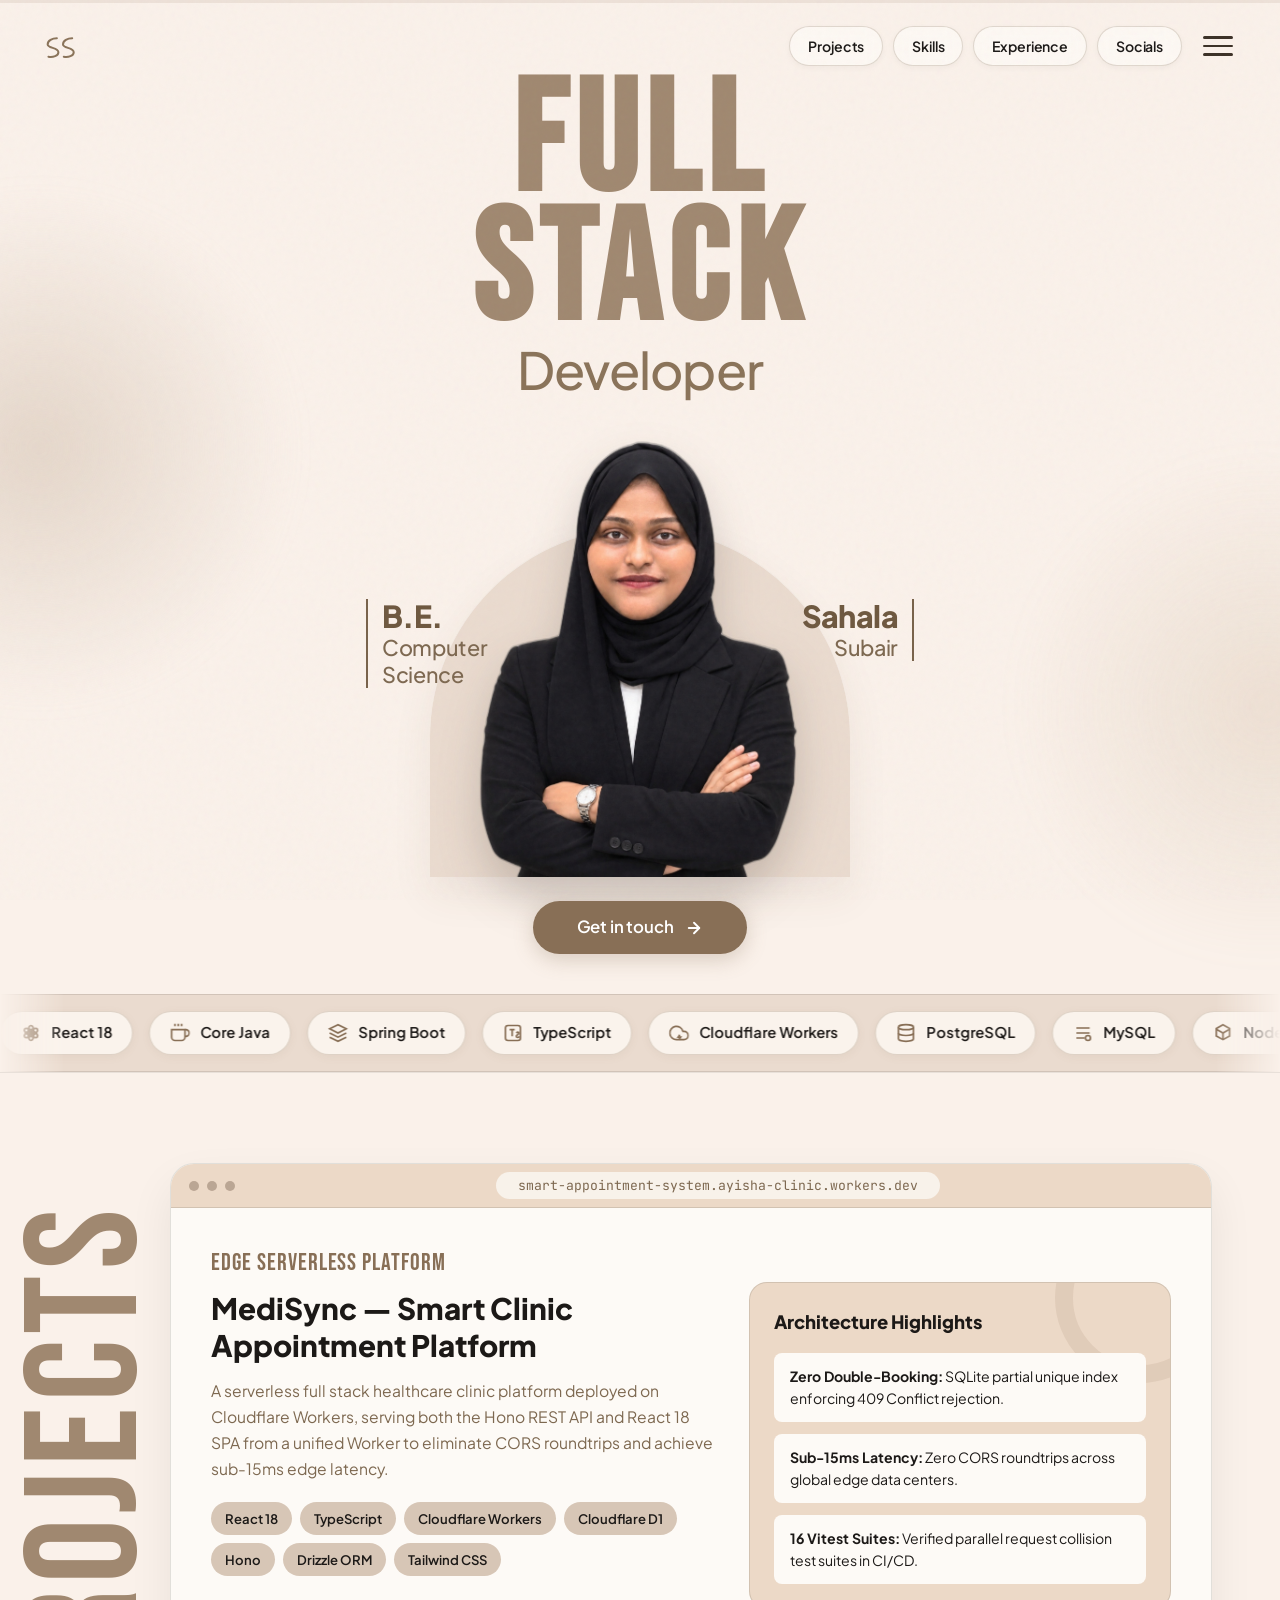
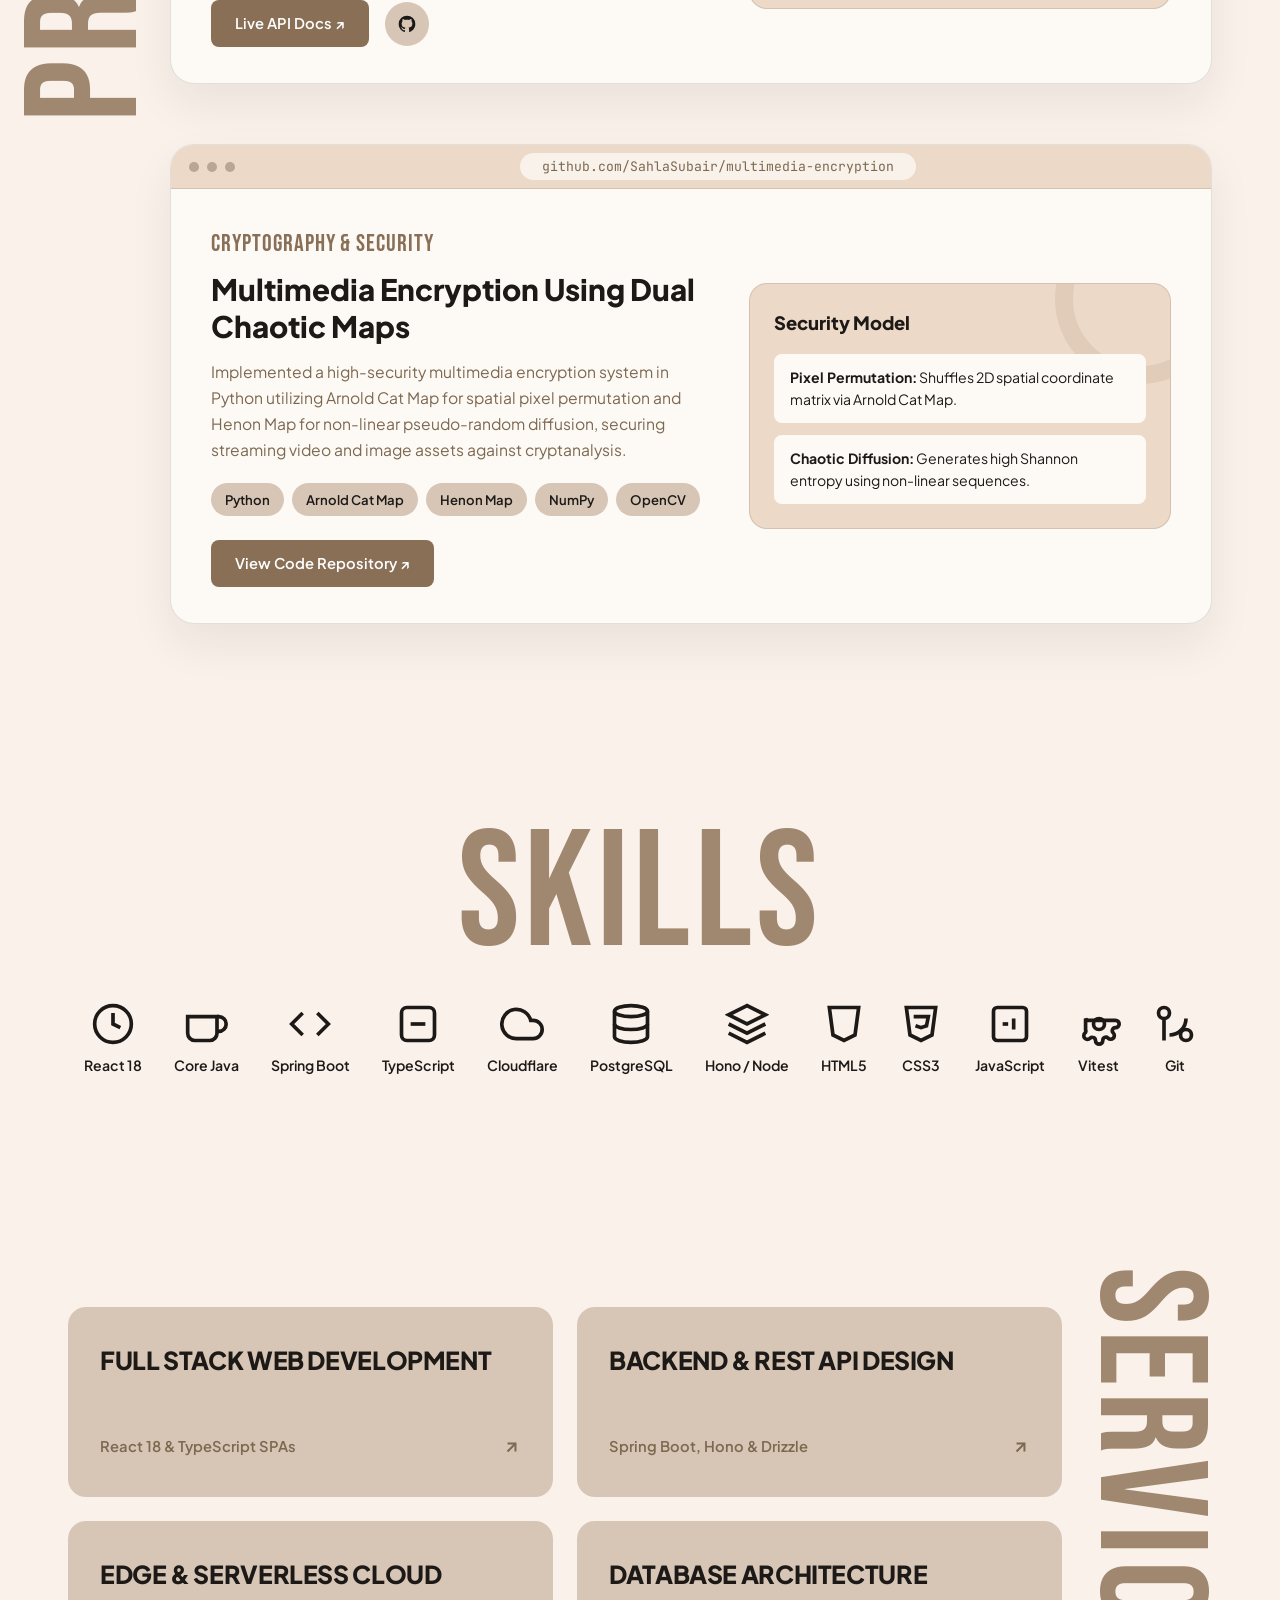
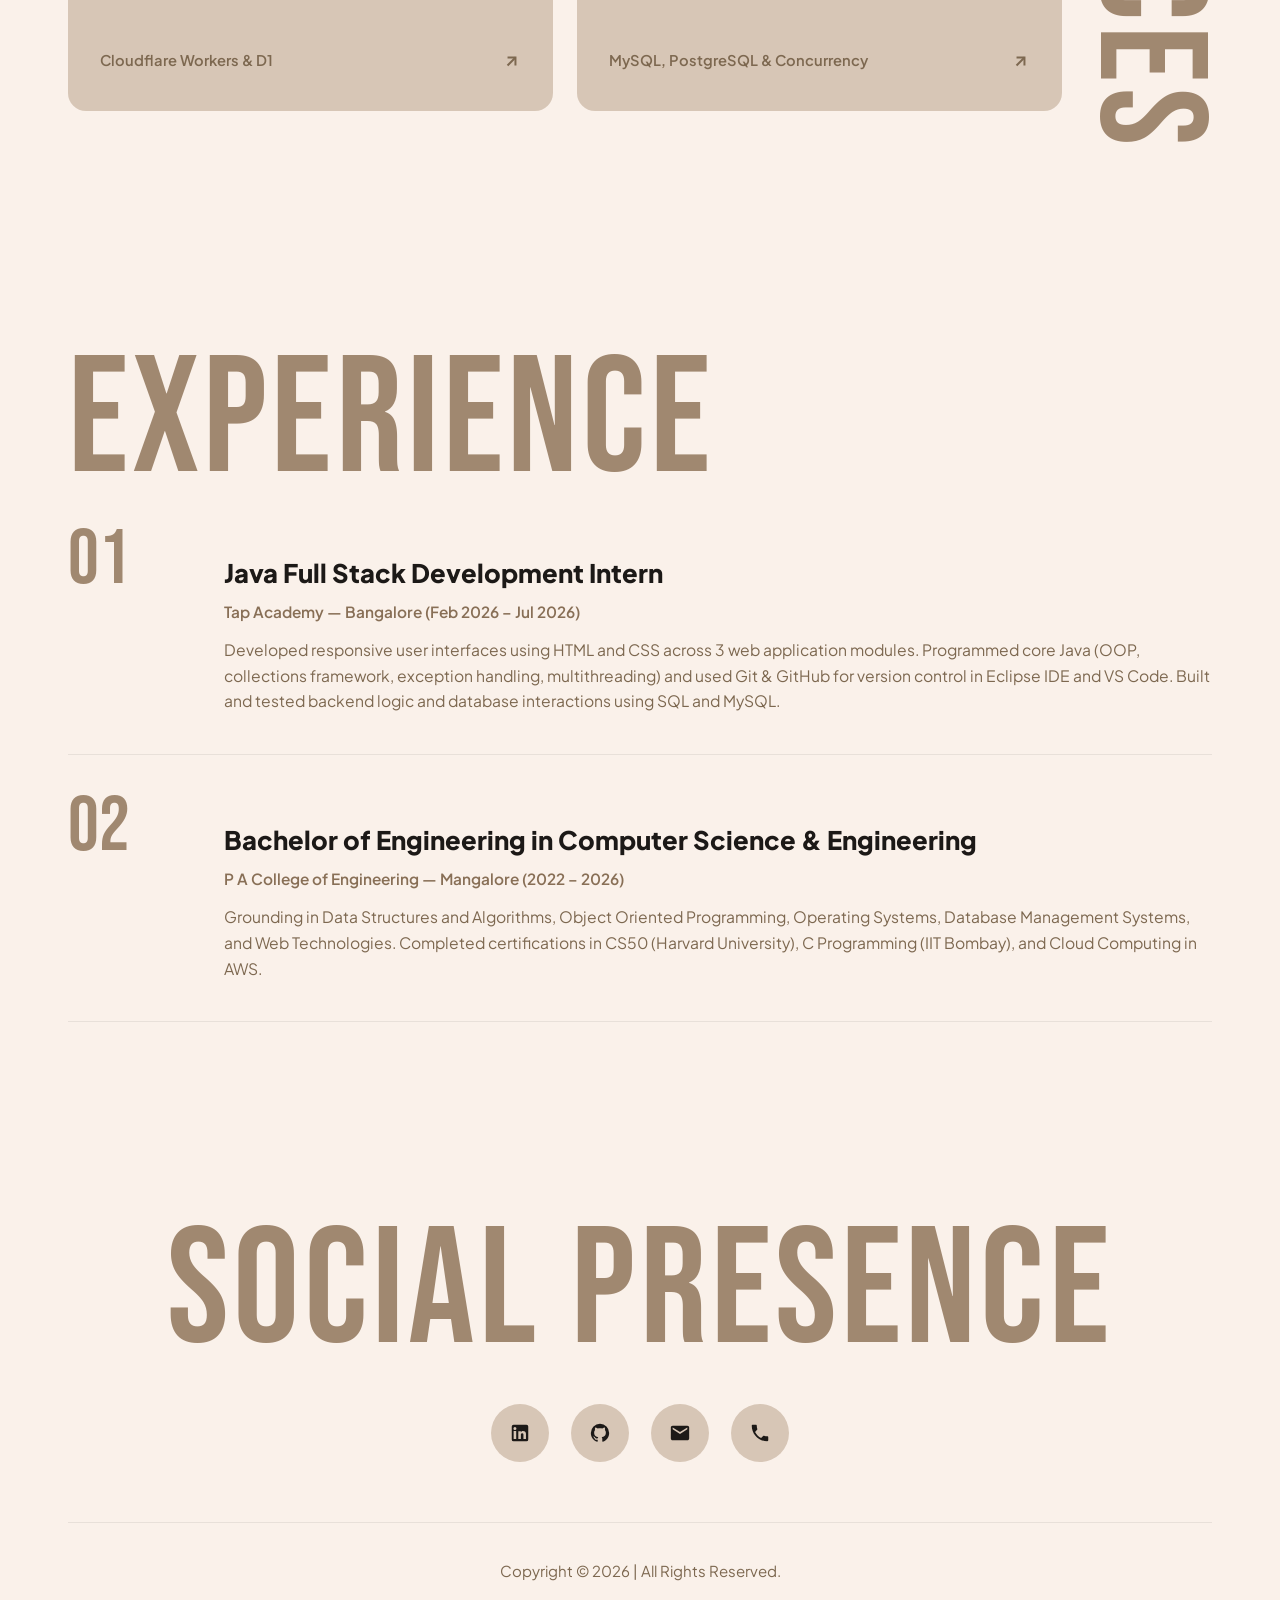
==== index.html @ aac14b3e "Build Sahala premium full-stack portfolio" ====
<!DOCTYPE html>
<html lang="en">
<head>
  <meta charset="UTF-8">
  <meta name="viewport" content="width=device-width, initial-scale=1.0">
  <title>Sahala Subair — Full Stack Developer (Java, React, TypeScript)</title>
  <meta name="description" content="Portfolio of Sahala Subair — Full Stack Developer specializing in Java, Spring Boot, React 18, TypeScript, and serverless Cloudflare Workers.">
  
  <!-- Google Fonts: Bebas Neue, Plus Jakarta Sans, JetBrains Mono -->
  <link rel="preconnect" href="https://fonts.googleapis.com">
  <link rel="preconnect" href="https://fonts.gstatic.com" crossorigin>
  <link href="https://fonts.googleapis.com/css2?family=Bebas+Neue&family=Plus+Jakarta+Sans:wght@400;500;600;700;800&family=JetBrains+Mono:wght@400;500;600&display=swap" rel="stylesheet">
  
  <!-- Monogram Favicon -->
  <link rel="icon" type="image/svg+xml" href="data:image/svg+xml,<svg xmlns='http://www.w3.org/2000/svg' viewBox='0 0 100 100'><circle cx='50' cy='50' r='50' fill='%23886F56'/><text x='50%25' y='63%25' text-anchor='middle' font-family='sans-serif' font-weight='800' font-size='44' fill='%23ffffff'>SS</text></svg>">
  
  <!-- INLINED CRITICAL CSS to ensure 100% instant rendering with zero network delay or caching issues -->
  <style>
    :root {
      --bg-page: #FAF1EA;
      --bg-arch: #EADBCF;
      --bg-card: #D7C6B6;
      --bg-card-hover: #CDBCAB;
      --bg-card-light: #FEFBF7;
      
      --text-dark: #1C1917;
      --text-primary-brown: #6E583F;
      --text-muted: #7D6850;
      
      --title-color: #A08870;
      --sub-color: #8A7359;
      
      --btn-mocha: #886F56;
      --btn-mocha-hover: #755E47;
      --btn-text: #FFFFFF;
      
      --line-brown: #78624A;
      --border-subtle: rgba(28, 25, 23, 0.08);
      --border-card: rgba(28, 25, 23, 0.12);
      
      --font-watermark: 'Bebas Neue', sans-serif;
      --font-sans: 'Plus Jakarta Sans', -apple-system, BlinkMacSystemFont, 'Segoe UI', Roboto, sans-serif;
      --font-mono: 'JetBrains Mono', monospace;
      
      --radius-sm: 8px;
      --radius-md: 18px;
      --radius-lg: 24px;
      --radius-pill: 9999px;
      
      --max-w: 1200px;
      --transition: all 0.22s ease-in-out;
    }

    *, *::before, *::after {
      box-sizing: border-box;
      margin: 0;
      padding: 0;
    }

    html {
      scroll-behavior: smooth;
      font-size: 16px;
      background-color: var(--bg-page);
    }

    body {
      font-family: var(--font-sans);
      background-color: var(--bg-page);
      color: var(--text-dark);
      line-height: 1.6;
      overflow-x: hidden;
      -webkit-font-smoothing: antialiased;
    }

    a {
      text-decoration: none;
      color: inherit;
    }

    .container {
      max-width: var(--max-w);
      margin: 0 auto;
      padding: 0 28px;
    }

    /* ==========================================================================
       Header: Monogram Logo on Left, Clean 3-Line Hamburger on Right
       (Exact Dribbble Front Page Header)
       ========================================================================== */
.site-header {
      position: absolute;
      top: 0;
      left: 0;
      width: 100%;
      z-index: 100;
      background: transparent;
      padding: 24px 32px 0;
      transition: padding 0.3s ease, background 0.3s ease, box-shadow 0.3s ease;
    }

    .site-header.scrolled {
      position: fixed;
      background: rgba(250, 241, 234, 0.94);
      backdrop-filter: blur(14px);
      -webkit-backdrop-filter: blur(14px);
      box-shadow: 0 4px 20px rgba(28, 25, 23, 0.07);
      padding: 14px 32px;
    }

    .header-right-group {
      display: flex;
      align-items: center;
      gap: 14px;
    }

    /* Desktop Navigation Redirection Buttons: hidden on mobile, visible on desktop */
    .desktop-header-nav {
      display: none;
      align-items: center;
      gap: 10px;
    }

    @media (min-width: 769px) {
      .desktop-header-nav {
        display: flex;
      }
    }

    .desktop-nav-btn {
      display: inline-flex;
      align-items: center;
      justify-content: center;
      padding: 8px 18px;
      border-radius: var(--radius-pill);
      background: rgba(254, 251, 247, 0.72);
      border: 1px solid rgba(136, 111, 86, 0.24);
      color: var(--text-dark);
      font-size: 0.88rem;
      font-weight: 600;
      letter-spacing: -0.01em;
      text-decoration: none;
      backdrop-filter: blur(8px);
      -webkit-backdrop-filter: blur(8px);
      box-shadow: 0 2px 6px rgba(28, 25, 23, 0.04);
      transition: var(--transition);
      user-select: none;
      cursor: pointer;
    }

    .desktop-nav-btn:hover {
      background: var(--btn-mocha);
      color: #ffffff;
      border-color: var(--btn-mocha);
      transform: translateY(-2px);
      box-shadow: 0 6px 16px rgba(136, 111, 86, 0.28);
    }

    .desktop-nav-btn:active {
      transform: translateY(0);
    }

    .header-flex {
      display: flex;
      align-items: center;
      justify-content: space-between;
      max-width: 680px;
      margin: 0 auto;
      width: 100%;
    }

    @media (min-width: 900px) {
      .header-flex {
        max-width: 1200px;
      }
    }

    .brand-monogram {
      display: inline-flex;
      align-items: center;
      justify-content: center;
      color: var(--sub-color);
      transition: var(--transition);
      cursor: pointer;
    }

    .brand-monogram:hover {
      transform: scale(1.06);
    }

    .hamburger-toggle-btn {
      display: flex;
      flex-direction: column;
      justify-content: center;
      align-items: center;
      gap: 6px;
      width: 44px;
      height: 44px;
      cursor: pointer;
      padding: 6px;
      background: transparent;
      border: none;
      outline: none;
    }

    .hamburger-toggle-btn span {
      display: block;
      width: 30px;
      height: 2.8px;
      background-color: #3B3026;
      border-radius: 4px;
      transition: var(--transition);
    }

    .hamburger-toggle-btn:hover span {
      background-color: var(--btn-mocha);
    }

    /* Fullscreen Drawer (Hidden by default, displayed ONLY when .open is present) */
    .nav-overlay-drawer {
      display: none;
      position: fixed;
      inset: 0;
      background: rgba(250, 241, 234, 0.98);
      backdrop-filter: blur(14px);
      z-index: 2000;
      flex-direction: column;
      align-items: center;
      justify-content: center;
      opacity: 0;
      transition: opacity 0.25s ease;
    }

    .nav-overlay-drawer.open {
      display: flex !important;
      opacity: 1;
    }

    .nav-drawer-close {
      position: absolute;
      top: 28px;
      right: 36px;
      font-size: 2.4rem;
      line-height: 1;
      color: var(--text-dark);
      cursor: pointer;
      background: transparent;
      border: none;
      outline: none;
      padding: 4px;
    }

    .nav-drawer-links {
      list-style: none;
      display: flex;
      flex-direction: column;
      align-items: center;
      gap: 22px;
    }

    .nav-drawer-links a {
      font-family: var(--font-watermark);
      font-size: 2.8rem;
      letter-spacing: 0.05em;
      color: var(--text-dark);
      transition: var(--transition);
    }

    .nav-drawer-links a:hover {
      color: var(--btn-mocha);
      transform: translateY(-2px);
    }

    /* ==========================================================================
       Front Page Hero Section (Exact 1:1 Match from Reference Image)
       ========================================================================== */
    .front-page-hero {
      position: relative;
      min-height: 100vh;
      padding-top: 80px;
      padding-bottom: 40px;
      display: flex;
      flex-direction: column;
      align-items: center;
      justify-content: space-between;
      overflow: hidden;
      background: var(--bg-page);
    }

    .front-hero-stage {
      position: relative;
      width: 100%;
      max-width: 680px;
      display: flex;
      flex-direction: column;
      align-items: center;
      margin: 0 auto;
      padding: 0 16px;
    }

    /* 1. Stacked Headline: MERN / STACK / Developer */
    .stacked-title-group {
      display: flex;
      flex-direction: column;
      align-items: center;
      text-align: center;
      user-select: none;
      margin-bottom: -10px;
      z-index: 1;
    }

    .title-line-1,
    .title-line-2 {
      font-family: var(--font-watermark);
      font-size: clamp(5.4rem, 18vw, 9.8rem);
      line-height: 0.82;
      letter-spacing: 0.05em;
      color: var(--title-color);
      text-transform: uppercase;
      margin: 0;
    }

    .title-line-developer {
      font-family: var(--font-sans);
      font-size: clamp(1.8rem, 5.5vw, 3.2rem);
      font-weight: 500;
      color: var(--sub-color);
      letter-spacing: -0.015em;
      line-height: 1.1;
      margin-top: 4px;
    }

    /* 2. Visual Center Stage with Arch Backdrop, Cutout Portrait & Side Callouts */
    .portrait-stage-container {
      position: relative;
      width: 100%;
      max-width: 540px;
      min-height: 440px;
      display: flex;
      justify-content: center;
      align-items: flex-end;
      margin-top: 10px;
    }

    /* Arch Shape behind the shoulders */
    .arch-backdrop-shape {
      position: absolute;
      bottom: 0;
      left: 50%;
      transform: translateX(-50%);
      width: 88%;
      max-width: 420px;
      height: 350px;
      border-radius: 240px 240px 0 0;
      background: var(--bg-arch);
      z-index: 1;
      pointer-events: none;
    }

    /* Cutout Portrait */
    .portrait-cutout-img {
      position: relative;
      z-index: 2;
      width: 100%;
      max-width: 420px;
      height: auto;
      max-height: 480px;
      object-fit: contain;
      object-position: bottom center;
      display: block;
    }

    /* 3. Left Callout: | B.E. / Computer / Science */
    .side-callout-left {
      position: absolute;
      left: -4px;
      top: 42%;
      z-index: 3;
      border-left: 2.2px solid var(--line-brown);
      padding-left: 14px;
      text-align: left;
    }

    .callout-bold-text {
      font-size: clamp(1.3rem, 2.8vw, 1.9rem);
      font-weight: 800;
      color: var(--text-primary-brown);
      line-height: 1.1;
      letter-spacing: -0.02em;
      display: block;
    }

    .callout-light-text {
      font-size: clamp(1rem, 2.1vw, 1.35rem);
      font-weight: 500;
      color: var(--text-muted);
      line-height: 1.25;
      letter-spacing: -0.015em;
      display: block;
      margin-top: 2px;
    }

    /* 4. Right Callout: Sahala | / Subair */
    .side-callout-right {
      position: absolute;
      right: -4px;
      top: 42%;
      z-index: 3;
      border-right: 2.2px solid var(--line-brown);
      padding-right: 14px;
      text-align: right;
    }

    /* 5. Bottom Centered CTA Button: Get in touch -> */
    .bottom-cta-container {
      margin-top: 24px;
      z-index: 5;
      display: flex;
      justify-content: center;
    }

    .btn-pill-get-in-touch {
      display: inline-flex;
      align-items: center;
      justify-content: center;
      gap: 12px;
      background: var(--btn-mocha);
      color: var(--btn-text);
      padding: 13px 44px;
      border-radius: var(--radius-pill);
      font-size: 1.05rem;
      font-weight: 600;
      letter-spacing: -0.01em;
      box-shadow: 0 6px 20px rgba(136, 111, 86, 0.28);
      transition: var(--transition);
      cursor: pointer;
    }

    .btn-pill-get-in-touch:hover {
      background: var(--btn-mocha-hover);
      transform: translateY(-2px);
      box-shadow: 0 10px 24px rgba(136, 111, 86, 0.38);
      color: #fff;
    }

    .btn-pill-get-in-touch svg {
      width: 18px;
      height: 18px;
      transition: transform 0.2s ease;
    }

    .btn-pill-get-in-touch:hover svg {
      transform: translateX(4px);
    }


    /* ==========================================================================
       Skills Continuous Horizontal Marquee (Left to Right Motion)
       Positioned right after the Hero section, before Projects
       ========================================================================== */
    .skills-marquee-banner {
      width: 100%;
      overflow: hidden;
      background: var(--bg-arch);
      border-top: 1.5px solid var(--border-card);
      border-bottom: 1.5px solid var(--border-card);
      padding: 16px 0;
      position: relative;
      display: flex;
      align-items: center;
      mask-image: linear-gradient(to right, transparent 0%, black 5%, black 95%, transparent 100%);
      -webkit-mask-image: linear-gradient(to right, transparent 0%, black 5%, black 95%, transparent 100%);
    }

    .skills-marquee-track {
      display: flex;
      width: max-content;
      animation: marqueeScrollLeftToRight 30s linear infinite;
      will-change: transform;
    }

    .skills-marquee-banner:hover .skills-marquee-track {
      animation-play-state: paused;
    }

    @keyframes marqueeScrollLeftToRight {
      0% {
        transform: translateX(-50%);
      }
      100% {
        transform: translateX(0%);
      }
    }

    .marquee-group {
      display: flex;
      align-items: center;
      gap: 16px;
      padding-right: 16px;
      flex-shrink: 0;
    }

    .marquee-pill {
      display: inline-flex;
      align-items: center;
      gap: 10px;
      background: #FAF3EC;
      border: 1px solid rgba(136, 111, 86, 0.25);
      border-radius: var(--radius-pill);
      padding: 9px 20px;
      color: var(--text-dark);
      font-size: 0.92rem;
      font-weight: 600;
      white-space: nowrap;
      box-shadow: 0 2px 8px rgba(136, 111, 86, 0.08);
      transition: var(--transition);
      cursor: default;
    }

    .marquee-pill:hover {
      background: #FFFFFF;
      border-color: var(--btn-mocha);
      transform: translateY(-2px);
      box-shadow: 0 6px 16px rgba(136, 111, 86, 0.18);
    }

    .marquee-pill svg {
      width: 20px;
      height: 20px;
      color: var(--btn-mocha);
      flex-shrink: 0;
      transition: transform 0.2s ease;
    }

    .marquee-pill:hover svg {
      transform: scale(1.15);
    }

    /* ==========================================================================
       Projects Section (Browser Mockup + Rotated "PROJECTS" Watermark)
       ========================================================================== */
    .projects-section {
      position: relative;
      padding: 90px 0 110px;
      background: var(--bg-page);
      border-top: 1px solid var(--border-subtle);
    }

    .projects-inner-layout {
      position: relative;
      display: flex;
      align-items: flex-start;
    }

    .vertical-watermark-left {
      position: absolute;
      left: -20px;
      top: 40px;
      font-family: var(--font-watermark);
      font-size: clamp(5.5rem, 12.5vw, 12rem);
      line-height: 0.85;
      letter-spacing: 0.04em;
      color: var(--title-color);
      writing-mode: vertical-rl;
      transform: rotate(180deg);
      user-select: none;
      pointer-events: none;
    }

    .projects-cards-wrapper {
      margin-left: clamp(20px, 8vw, 110px);
      width: 100%;
      display: flex;
      flex-direction: column;
      gap: 60px;
    }

    .browser-window-card {
      background: #FDFAF6;
      border: 1px solid var(--border-card);
      border-radius: var(--radius-lg);
      box-shadow: 0 20px 45px rgba(28, 25, 23, 0.07);
      overflow: hidden;
      transition: var(--transition);
    }

    .browser-window-card:hover {
      transform: translateY(-4px);
      box-shadow: 0 28px 60px rgba(28, 25, 23, 0.11);
    }

    .browser-header-bar {
      background: #ECD9C7;
      height: 44px;
      display: flex;
      align-items: center;
      padding: 0 18px;
      gap: 8px;
      border-bottom: 1px solid var(--border-card);
    }

    .dot {
      width: 10px;
      height: 10px;
      border-radius: 50%;
      background: #BAA694;
    }

    .browser-address-pill {
      margin: 0 auto;
      background: #F8F2EA;
      padding: 3px 22px;
      border-radius: var(--radius-pill);
      font-family: var(--font-mono);
      font-size: 0.82rem;
      color: var(--text-muted);
    }

    .browser-card-content {
      padding: 36px 40px;
      display: grid;
      grid-template-columns: 1.2fr 1fr;
      gap: 32px;
      align-items: center;
    }

    .project-details-col h3 {
      font-size: 1.85rem;
      font-weight: 800;
      color: var(--text-dark);
      line-height: 1.25;
      margin: 8px 0 14px;
    }

    .project-details-col p {
      color: var(--text-muted);
      font-size: 0.98rem;
      line-height: 1.65;
      margin-bottom: 20px;
    }

    .tech-tags-list {
      display: flex;
      flex-wrap: wrap;
      gap: 8px;
      margin-bottom: 24px;
    }

    .tech-tag-chip {
      background: var(--bg-card);
      color: var(--text-dark);
      padding: 6px 14px;
      border-radius: var(--radius-pill);
      font-size: 0.82rem;
      font-weight: 600;
    }

    .project-actions-row {
      display: flex;
      align-items: center;
      gap: 16px;
    }

    .btn-open-project {
      display: inline-flex;
      align-items: center;
      gap: 8px;
      background: var(--btn-mocha);
      color: #fff;
      padding: 12px 24px;
      border-radius: var(--radius-sm);
      font-size: 0.92rem;
      font-weight: 600;
    }

    .btn-open-project:hover {
      background: var(--btn-mocha-hover);
      color: #fff;
      transform: translateY(-2px);
    }

    .btn-github-circle {
      width: 44px;
      height: 44px;
      border-radius: 50%;
      background: var(--bg-card);
      color: var(--text-dark);
      display: flex;
      align-items: center;
      justify-content: center;
      transition: var(--transition);
    }

    .btn-github-circle:hover {
      background: var(--text-dark);
      color: #fff;
      transform: translateY(-2px);
    }

    .btn-github-circle svg {
      width: 20px;
      height: 20px;
      fill: currentColor;
    }

    .project-preview-mockup-box {
      background: #ECD9C7;
      border: 1px solid var(--border-card);
      border-radius: var(--radius-md);
      padding: 24px;
      display: flex;
      flex-direction: column;
      gap: 12px;
    }

    .feature-callout-pill {
      background: #FDFAF6;
      border-radius: var(--radius-sm);
      padding: 12px 16px;
      font-size: 0.88rem;
      color: var(--text-dark);
    }

    /* ==========================================================================
       Skills Section (Exact Dribbble "SKILLS" + Logo Ribbon)
       ========================================================================== */
    .skills-section {
      padding: 90px 0 100px;
      background: var(--bg-page);
      text-align: center;
    }

    .section-watermark-center {
      font-family: var(--font-watermark);
      font-size: clamp(5.5rem, 13vw, 12rem);
      line-height: 0.85;
      letter-spacing: 0.05em;
      color: var(--title-color);
      text-transform: uppercase;
      user-select: none;
      margin-bottom: 24px;
    }

    .skills-icons-row {
      display: flex;
      flex-wrap: wrap;
      align-items: center;
      justify-content: center;
      gap: 32px;
      margin-top: 36px;
    }

    .skill-logo-item {
      display: flex;
      flex-direction: column;
      align-items: center;
      gap: 8px;
      color: var(--text-dark);
      font-size: 0.88rem;
      font-weight: 600;
      transition: var(--transition);
    }

    .skill-logo-item:hover {
      transform: translateY(-4px);
      color: var(--btn-mocha);
    }

    .skill-logo-item svg {
      width: 44px;
      height: 44px;
    }

    /* ==========================================================================
       Services Section (2x2 Grid + Rotated "SERVICES" on the Right)
       ========================================================================== */
    .services-section {
      padding: 90px 0 110px;
      background: var(--bg-page);
      position: relative;
    }

    .services-layout-grid {
      display: grid;
      grid-template-columns: 1fr 110px;
      gap: 40px;
      align-items: center;
    }

    .services-2x2 {
      display: grid;
      grid-template-columns: repeat(2, 1fr);
      gap: 24px;
    }

    .service-tan-card {
      background: var(--bg-card);
      border-radius: var(--radius-md);
      padding: 38px 32px;
      display: flex;
      flex-direction: column;
      justify-content: space-between;
      min-height: 190px;
      transition: var(--transition);
    }

    .service-tan-card:hover {
      background: var(--bg-card-hover);
      transform: translateY(-4px);
      box-shadow: 0 16px 36px rgba(28, 25, 23, 0.09);
    }

    .service-title {
      font-size: 1.55rem;
      font-weight: 800;
      color: var(--text-dark);
      line-height: 1.25;
      letter-spacing: -0.015em;
      text-transform: uppercase;
    }

    .service-cta-link {
      display: flex;
      align-items: center;
      justify-content: space-between;
      margin-top: 24px;
      font-size: 0.92rem;
      font-weight: 600;
      color: var(--text-muted);
    }

    .service-cta-link svg {
      width: 19px;
      height: 19px;
      transition: transform 0.2s ease;
    }

    .service-tan-card:hover .service-cta-link svg {
      transform: translate(3px, -3px);
    }

    .vertical-watermark-right {
      font-family: var(--font-watermark);
      font-size: clamp(5.5rem, 12vw, 11rem);
      line-height: 0.85;
      letter-spacing: 0.04em;
      color: var(--title-color);
      writing-mode: vertical-rl;
      user-select: none;
      pointer-events: none;
      text-align: center;
    }

    /* ==========================================================================
       Experience Section (Numbered 01, 02)
       ========================================================================== */
    .experience-section {
      padding: 90px 0 110px;
      background: var(--bg-page);
    }

    .experience-entries-list {
      display: flex;
      flex-direction: column;
      gap: 40px;
      margin-top: 36px;
    }

    .experience-item-row {
      display: grid;
      grid-template-columns: 120px 1fr;
      gap: 36px;
      padding-bottom: 40px;
      border-bottom: 1px solid var(--border-subtle);
      align-items: baseline;
    }

    .exp-big-num {
      font-family: var(--font-watermark);
      font-size: 4.8rem;
      line-height: 0.85;
      color: var(--title-color);
    }

    .exp-content-box h4 {
      font-size: 1.6rem;
      font-weight: 800;
      color: var(--text-dark);
      margin-bottom: 6px;
    }

    .exp-company-tag {
      font-size: 0.96rem;
      font-weight: 600;
      color: var(--btn-mocha);
      margin-bottom: 12px;
    }

    .exp-content-box p {
      color: var(--text-muted);
      font-size: 0.98rem;
      line-height: 1.65;
    }

    /* ==========================================================================
       Social Presence & Footer
       ========================================================================== */
    .social-section {
      padding: 90px 0 60px;
      background: var(--bg-page);
      text-align: center;
    }

    .social-circle-buttons-row {
      display: flex;
      align-items: center;
      justify-content: center;
      gap: 22px;
      margin: 40px 0 60px;
    }

    .social-icon-circle {
      width: 58px;
      height: 58px;
      border-radius: 50%;
      background: var(--bg-card);
      color: var(--text-dark);
      display: flex;
      align-items: center;
      justify-content: center;
      transition: var(--transition);
    }

    .social-icon-circle:hover {
      background: var(--text-dark);
      color: #fff;
      transform: translateY(-4px);
      box-shadow: 0 12px 26px rgba(28, 25, 23, 0.15);
    }

    .social-icon-circle svg {
      width: 22px;
      height: 22px;
      fill: currentColor;
    }

    .bottom-copyright-line {
      font-size: 0.94rem;
      color: var(--text-muted);
      border-top: 1px solid var(--border-subtle);
      padding-top: 36px;
    }

    /* ==========================================================================
       Modals (Hidden by default, displayed ONLY when .open is present)
       ========================================================================== */
    .modal-overlay {
      display: none;
      position: fixed;
      inset: 0;
      background: rgba(28, 25, 23, 0.7);
      backdrop-filter: blur(8px);
      z-index: 3000;
      align-items: center;
      justify-content: center;
      padding: 24px;
      opacity: 0;
      transition: opacity 0.25s ease;
    }

    .modal-overlay.open {
      display: flex !important;
      opacity: 1;
    }

    .modal-card {
      background: #FDFAF6;
      border: 1px solid var(--border-card);
      border-radius: var(--radius-lg);
      max-width: 760px;
      width: 100%;
      max-height: 90vh;
      overflow-y: auto;
      position: relative;
      padding: 40px;
      box-shadow: 0 25px 50px rgba(28, 25, 23, 0.25);
    }

    .modal-close-x {
      position: absolute;
      top: 24px;
      right: 24px;
      width: 36px;
      height: 36px;
      border-radius: 50%;
      background: var(--bg-card);
      color: var(--text-dark);
      display: flex;
      align-items: center;
      justify-content: center;
      font-size: 1.2rem;
      border: none;
      cursor: pointer;
    }

    .swap-options-grid {
      display: grid;
      grid-template-columns: repeat(auto-fit, minmax(180px, 1fr));
      gap: 18px;
      margin: 16px 0 24px;
    }

    .swap-option-card {
      border: 2px solid var(--border-card);
      border-radius: var(--radius-md);
      padding: 14px;
      text-align: center;
      cursor: pointer;
      background: var(--bg-page);
      transition: var(--transition);
    }

    .swap-option-card:hover,
    .swap-option-card.selected {
      border-color: var(--btn-mocha);
      box-shadow: 0 6px 18px rgba(136, 111, 86, 0.2);
      transform: translateY(-2px);
    }

    .swap-option-card img {
      width: 100%;
      height: 140px;
      object-fit: cover;
      border-radius: var(--radius-sm);
      margin-bottom: 10px;
    }

    .swap-option-title {
      font-weight: 700;
      font-size: 0.95rem;
      color: var(--text-dark);
    }

    .swap-file-input-wrapper {
      margin-top: 18px;
      padding: 20px;
      border: 2px dashed var(--border-card);
      border-radius: var(--radius-md);
      text-align: center;
      background: var(--bg-page);
    }

    /* ==========================================================================
       Responsive Media Queries
       ========================================================================== */
    @media (max-width: 992px) {
      .browser-card-content {
        grid-template-columns: 1fr;
      }
      .services-layout-grid {
        grid-template-columns: 1fr;
      }
      .vertical-watermark-right {
        display: none;
      }
      .vertical-watermark-left {
        display: none;
      }
      .projects-cards-wrapper {
        margin-left: 0 !important;
      }
    }

    /* Mobile Responsive Optimizations (< 768px and < 480px) */
    @media (max-width: 768px) {

      /* Marquee banner mobile scaling */
      .skills-marquee-banner {
        padding: 12px 0;
      }
      .marquee-group {
        gap: 10px;
        padding-right: 10px;
      }
      .marquee-pill {
        padding: 7px 14px;
        font-size: 0.82rem;
        gap: 7px;
      }
      .marquee-pill svg {
        width: 17px;
        height: 17px;
      }

      .container {
        padding: 0 16px;
      }

      .site-header {
        padding: 18px 20px 0;
      }

      /* Hero section mobile scaling */
      .front-page-hero {
        min-height: auto;
        padding-top: 70px;
        padding-bottom: 36px;
      }

      .title-line-1,
      .title-line-2 {
        font-size: clamp(4.6rem, 20vw, 6.8rem);
        line-height: 0.82;
      }

      .title-line-developer {
        font-size: clamp(1.6rem, 5.8vw, 2.2rem);
        margin-top: 2px;
      }

      .portrait-stage-container {
        min-height: 380px;
        margin-top: 6px;
      }

      .arch-backdrop-shape {
        width: 86%;
        max-width: 320px;
        height: 310px;
        border-radius: 170px 170px 0 0;
      }

      .portrait-cutout-img {
        max-width: 320px;
        max-height: 390px;
      }

      .side-callout-left {
        left: -4px;
        top: 38%;
        padding-left: 10px;
      }

      .side-callout-right {
        right: -4px;
        top: 38%;
        padding-right: 10px;
      }

      .callout-bold-text {
        font-size: 1.25rem;
      }

      .callout-light-text {
        font-size: 0.92rem;
      }

      .btn-pill-get-in-touch {
        padding: 12px 36px;
        font-size: 0.96rem;
      }

      /* Projects section mobile scaling & address pill fix */
      .projects-section {
        padding: 60px 0 70px;
      }

      .projects-cards-wrapper {
        margin-left: 0 !important;
        gap: 36px;
      }

      .browser-window-card {
        border-radius: 16px;
      }

      .browser-header-bar {
        height: 42px;
        padding: 0 14px;
        gap: 6px;
      }

      .dot {
        width: 8px;
        height: 8px;
      }

      .browser-address-pill {
        margin: 0 auto;
        padding: 3px 12px;
        font-size: 0.72rem;
        max-width: 190px;
        white-space: nowrap;
        overflow: hidden;
        text-overflow: ellipsis;
      }

      .browser-card-content {
        padding: 24px 18px;
        gap: 24px;
      }

      .project-details-col h3 {
        font-size: 1.45rem;
        line-height: 1.3;
        margin: 6px 0 12px;
      }

      .project-details-col p {
        font-size: 0.92rem;
        line-height: 1.55;
        margin-bottom: 16px;
      }

      .tech-tags-list {
        gap: 6px;
        margin-bottom: 20px;
      }

      .tech-tag-chip {
        padding: 5px 11px;
        font-size: 0.76rem;
      }

      .project-actions-row {
        gap: 12px;
      }

      .btn-open-project {
        flex: 1;
        justify-content: center;
        padding: 11px 18px;
        font-size: 0.88rem;
      }

      .project-preview-mockup-box {
        padding: 18px;
        gap: 10px;
      }

      .feature-callout-pill {
        padding: 10px 12px;
        font-size: 0.82rem;
      }

      /* Skills section mobile */
      .skills-section {
        padding: 60px 0 70px;
      }

      .section-watermark-center {
        font-size: clamp(3.8rem, 16vw, 6rem);
        margin-bottom: 16px;
      }

      .skills-icons-row {
        gap: 20px 14px;
        margin-top: 24px;
      }

      .skill-logo-item {
        width: calc(33.33% - 12px);
        font-size: 0.78rem;
        gap: 6px;
      }

      .skill-logo-item svg {
        width: 36px;
        height: 36px;
      }

      /* Services section mobile */
      .services-section {
        padding: 60px 0 70px;
      }

      .services-layout-grid {
        display: block;
      }

      .services-2x2 {
        grid-template-columns: 1fr;
        gap: 16px;
      }

      .service-tan-card {
        padding: 26px 22px;
        min-height: 140px;
      }

      .service-title {
        font-size: 1.3rem;
      }

      /* Experience section mobile */
      .experience-section {
        padding: 60px 0 70px;
      }

      .experience-entries-list {
        gap: 28px;
        margin-top: 20px;
      }

      .experience-item-row {
        grid-template-columns: 1fr;
        gap: 8px;
        padding-bottom: 24px;
      }

      .exp-big-num {
        font-size: 3.2rem;
        line-height: 1;
      }

      .exp-content-box h4 {
        font-size: 1.3rem;
      }

      .exp-content-box p {
        font-size: 0.92rem;
      }

      /* Social section mobile */
      .social-section {
        padding: 60px 0 40px;
      }

      .social-circle-buttons-row {
        gap: 14px;
        margin: 28px 0 40px;
      }

      .social-icon-circle {
        width: 48px;
        height: 48px;
      }

      .social-icon-circle svg {
        width: 19px;
        height: 19px;
      }
    }

    @media (max-width: 400px) {

      .marquee-pill {
        padding: 6px 11px;
        font-size: 0.76rem;
      }

      .browser-address-pill {
        max-width: 150px;
        font-size: 0.68rem;
      }
      .side-callout-left {
        left: -6px;
      }
      .side-callout-right {
        right: -6px;
      }
    }
  </style>
  <link rel="stylesheet" href="responsive.css">
</head>
<body>
  <div class="scroll-progress" aria-hidden="true"><span id="scrollProgressBar"></span></div>

  <!-- Top Header (Exact Dribbble Front Page: Monogram on Left, Hamburger on Right) -->
  <header class="site-header" id="siteHeader">
    <div class="header-flex">
      <!-- Monogram Logo Mark matching "dp" style -->
      <a href="#home" class="brand-monogram" aria-label="Sahala Subair Home">
        <svg viewBox="0 0 60 40" width="46" height="34" fill="none" stroke="currentColor" stroke-width="2.6" stroke-linecap="round" stroke-linejoin="round">
          <path d="M22 10 C16 10, 10 13, 10 18 C10 23, 24 22, 24 28 C24 33, 17 35, 11 34" />
          <path d="M42 10 C36 10, 30 13, 30 18 C30 23, 44 22, 44 28 C44 33, 37 35, 31 34" />
        </svg>
      </a>

      <!-- Right Header Cluster: Desktop Redirection Buttons + Hamburger -->
      <div class="header-right-group">
        <nav class="desktop-header-nav" aria-label="Quick Section Navigation">
          <a href="#projects" class="desktop-nav-btn">Projects</a>
          <a href="#skills" class="desktop-nav-btn">Skills</a>
          <a href="#experience" class="desktop-nav-btn">Experience</a>
          <a href="#socials" class="desktop-nav-btn">Socials</a>
        </nav>

        <!-- Clean 3-line Hamburger Button -->
        <button class="hamburger-toggle-btn" id="navDrawerOpenBtn" aria-label="Open Navigation Menu">
          <span></span>
          <span></span>
          <span></span>
        </button>
      </div>
    </div>
  </header>

  <!-- Fullscreen Navigation Drawer (Overlay Menu - opened ONLY via hamburger) -->
  <div class="nav-overlay-drawer" id="navOverlayDrawer" aria-hidden="true">
    <button class="nav-drawer-close" id="navDrawerCloseBtn" aria-label="Close Navigation Menu">&times;</button>
    <div class="brand-monogram" style="margin-bottom: 24px; transform: scale(1.3);">
      <svg viewBox="0 0 60 40" width="56" height="40" fill="none" stroke="currentColor" stroke-width="2.6" stroke-linecap="round" stroke-linejoin="round">
        <path d="M22 10 C16 10, 10 13, 10 18 C10 23, 24 22, 24 28 C24 33, 17 35, 11 34" />
        <path d="M42 10 C36 10, 30 13, 30 18 C30 23, 44 22, 44 28 C44 33, 37 35, 31 34" />
      </svg>
    </div>
    <ul class="nav-drawer-links">
      <li><a href="#home" class="drawer-link">Home</a></li>
      <li><a href="#projects" class="drawer-link">Projects</a></li>
      <li><a href="#skills" class="drawer-link">Skills</a></li>
      <li><a href="#services" class="drawer-link">Services</a></li>
      <li><a href="#experience" class="drawer-link">Experience</a></li>
      <li><a href="#resumeModal" class="drawer-link" id="drawerResumeLink">Resume</a></li>
      <li><a href="#contact" class="drawer-link">Contact</a></li>
    </ul>
    <div style="margin-top: 32px; display: flex; gap: 14px; flex-wrap: wrap; justify-content: center;">
      <a href="#contact" class="btn-pill-get-in-touch drawer-link" style="padding: 12px 32px; font-size: 0.95rem;">Get in touch →</a>
      <button type="button" class="btn-pill-get-in-touch" id="openPhotoSwapBtn" style="padding: 12px 28px; background: transparent; border: 1.5px solid var(--sub-color); color: var(--sub-color); font-size: 0.95rem; cursor: pointer; box-shadow: none;">Swap Photo / Role 📷</button>
    </div>
  </div>

  <!-- Hero Section: reference-inspired layout, tailored to Sahala's full-stack profile -->
  <section class="front-page-hero" id="home">
    <div class="front-hero-stage">
      
      <!-- 1. Stacked Giant Headline: FULL / STACK / Developer -->
      <div class="stacked-title-group">
        <h1 class="title-line-1" id="heroTitleLine1">FULL</h1>
        <h1 class="title-line-2" id="heroTitleLine2">STACK</h1>
        <div class="title-line-developer">Developer</div>
      </div>

      <!-- 2. Visual Center Stage with Arch Backdrop, Cutout Portrait & Side Callouts -->
      <div class="portrait-stage-container">
        <!-- Arch backdrop shape behind shoulders -->
        <div class="arch-backdrop-shape"></div>

        <!-- Left Callout: | B.E. Computer Science -->
        <div class="side-callout-left">
          <span class="callout-bold-text">B.E.</span>
          <span class="callout-light-text">Computer<br>Science</span>
        </div>

        <!-- Center Cutout Photo of Sahala Subair -->
        <img id="heroPortraitImg" src="assets/sahala-portrait.png" alt="Sahala Subair - Full Stack Developer" class="portrait-cutout-img">

        <!-- Right Callout: Sahala Subair | -->
        <div class="side-callout-right">
          <span class="callout-bold-text">Sahala</span>
          <span class="callout-light-text">Subair</span>
        </div>
      </div>

      <!-- 3. Bottom Centered CTA Button -->
      <div class="bottom-cta-container">
        <a href="#contact" class="btn-pill-get-in-touch">
          Get in touch
          <svg viewBox="0 0 24 24" fill="none" stroke="currentColor" stroke-width="2.5" stroke-linecap="round" stroke-linejoin="round">
            <line x1="5" y1="12" x2="19" y2="12"></line>
            <polyline points="12 5 19 12 12 19"></polyline>
          </svg>
        </a>
      </div>

    </div>
  </section>

<!-- Skills Continuous Horizontal Marquee (Continuous Motion: Left to Right) -->
  <section class="skills-marquee-banner" aria-label="Core Skills Continuous Marquee">
    <div class="skills-marquee-track">
      <!-- Group 1 -->
      <div class="marquee-group">
        <div class="marquee-pill" title="React 18">
          <svg viewBox="0 0 24 24" fill="none" stroke="currentColor" stroke-width="2"><circle cx="12" cy="12" r="2" fill="currentColor"></circle><ellipse cx="12" cy="12" rx="9" ry="3.5" transform="rotate(30 12 12)"></ellipse><ellipse cx="12" cy="12" rx="9" ry="3.5" transform="rotate(90 12 12)"></ellipse><ellipse cx="12" cy="12" rx="9" ry="3.5" transform="rotate(150 12 12)"></ellipse></svg>
          <span>React 18</span>
        </div>
        <div class="marquee-pill" title="Core Java">
          <svg viewBox="0 0 24 24" fill="none" stroke="currentColor" stroke-width="2"><path d="M18 8h1a4 4 0 0 1 0 8h-1"></path><path d="M2 8h16v9a4 4 0 0 1-4 4H6a4 4 0 0 1-4-4V8z"></path><line x1="6" y1="1" x2="6" y2="4"></line><line x1="10" y1="1" x2="10" y2="4"></line><line x1="14" y1="1" x2="14" y2="4"></line></svg>
          <span>Core Java</span>
        </div>
        <div class="marquee-pill" title="Spring Boot">
          <svg viewBox="0 0 24 24" fill="none" stroke="currentColor" stroke-width="2"><path d="M12 2L2 7l10 5 10-5-10-5z"></path><path d="M2 17l10 5 10-5"></path><path d="M2 12l10 5 10-5"></path></svg>
          <span>Spring Boot</span>
        </div>
        <div class="marquee-pill" title="TypeScript">
          <svg viewBox="0 0 24 24" fill="none" stroke="currentColor" stroke-width="2"><rect x="3" y="3" width="18" height="18" rx="3"></rect><path d="M8 8h6"></path><path d="M11 8v8"></path><path d="M16 12c.5-.5 1-1 1.8-1 1 0 1.2.7 1.2 1.4 0 1.6-3 1.8-3 3.6 0 .8.6 1.4 1.5 1.4 1 0 1.8-.7 2.1-1.4"></path></svg>
          <span>TypeScript</span>
        </div>
        <div class="marquee-pill" title="Cloudflare Workers">
          <svg viewBox="0 0 24 24" fill="none" stroke="currentColor" stroke-width="2"><path d="M18 10h-1.26A8 8 0 1 0 9 20h9a5 5 0 0 0 0-10z"></path><polyline points="13 14 11 17 14 17 12 20"></polyline></svg>
          <span>Cloudflare Workers</span>
        </div>
        <div class="marquee-pill" title="PostgreSQL">
          <svg viewBox="0 0 24 24" fill="none" stroke="currentColor" stroke-width="2"><ellipse cx="12" cy="5" rx="9" ry="3"></ellipse><path d="M21 12c0 1.66-4 3-9 3s-9-1.34-9-3"></path><path d="M3 5v14c0 1.66 4 3 9 3s9-1.34 9-3V5"></path></svg>
          <span>PostgreSQL</span>
        </div>
        <div class="marquee-pill" title="MySQL">
          <svg viewBox="0 0 24 24" fill="none" stroke="currentColor" stroke-width="2"><path d="M4 6h16M4 12h16M4 18h10"></path><circle cx="18" cy="18" r="3"></circle></svg>
          <span>MySQL</span>
        </div>
        <div class="marquee-pill" title="Node.js">
          <svg viewBox="0 0 24 24" fill="none" stroke="currentColor" stroke-width="2"><path d="M12 2l8 4.5v9L12 20l-8-4.5v-9z"></path><path d="M12 12l8-4.5"></path><path d="M12 12v8"></path><path d="M12 12L4 7.5"></path></svg>
          <span>Node.js</span>
        </div>
        <div class="marquee-pill" title="Hono Framework">
          <svg viewBox="0 0 24 24" fill="none" stroke="currentColor" stroke-width="2"><polygon points="13 2 3 14 12 14 11 22 21 10 12 10 13 2"></polygon></svg>
          <span>Hono</span>
        </div>
        <div class="marquee-pill" title="HTML5">
          <svg viewBox="0 0 24 24" fill="none" stroke="currentColor" stroke-width="2"><path d="M4 3l2 15 6 3 6-3 2-15H4z"></path><path d="M8 7h8l-.5 4H8.5l.3 3 3.2.8 3.2-.8.2-2"></path></svg>
          <span>HTML5</span>
        </div>
        <div class="marquee-pill" title="CSS3">
          <svg viewBox="0 0 24 24" fill="none" stroke="currentColor" stroke-width="2"><path d="M4 3l2 15 6 3 6-3 2-15H4z"></path><path d="M8 8h8l-1 5-3 1-3-1"></path></svg>
          <span>CSS3</span>
        </div>
        <div class="marquee-pill" title="JavaScript (ES6+)">
          <svg viewBox="0 0 24 24" fill="none" stroke="currentColor" stroke-width="2"><rect x="3" y="3" width="18" height="18" rx="2"></rect><path d="M8 12h3"></path><path d="M14 9v6"></path></svg>
          <span>JavaScript</span>
        </div>
        <div class="marquee-pill" title="Vitest & JUnit">
          <svg viewBox="0 0 24 24" fill="none" stroke="currentColor" stroke-width="2"><path d="M12 22s8-4 8-10V5l-8-3-8 3v7c0 6 8 10 8 10z"></path><polyline points="9 12 11 14 15 10"></polyline></svg>
          <span>Vitest & JUnit</span>
        </div>
        <div class="marquee-pill" title="Docker">
          <svg viewBox="0 0 24 24" fill="none" stroke="currentColor" stroke-width="2"><rect x="2" y="10" width="20" height="9" rx="2"></rect><line x1="6" y1="10" x2="6" y2="7"></line><line x1="10" y1="10" x2="10" y2="7"></line><line x1="14" y1="10" x2="14" y2="7"></line><line x1="18" y1="10" x2="18" y2="7"></line></svg>
          <span>Docker</span>
        </div>
        <div class="marquee-pill" title="Git & GitHub">
          <svg viewBox="0 0 24 24" fill="none" stroke="currentColor" stroke-width="2"><circle cx="18" cy="18" r="3"></circle><circle cx="6" cy="6" r="3"></circle><path d="M6 9v12"></path><path d="M18 9a9 9 0 0 1-9 9"></path></svg>
          <span>Git & GitHub</span>
        </div>
        <div class="marquee-pill" title="REST APIs">
          <svg viewBox="0 0 24 24" fill="none" stroke="currentColor" stroke-width="2"><circle cx="5" cy="12" r="3"></circle><circle cx="19" cy="12" r="3"></circle><line x1="8" y1="12" x2="16" y2="12"></line><line x1="12" y1="8" x2="12" y2="16"></line></svg>
          <span>REST APIs</span>
        </div>
      </div>

      <!-- Group 2 (Duplicate for seamless infinite loop) -->
      <div class="marquee-group" aria-hidden="true">
        <div class="marquee-pill" title="React 18">
          <svg viewBox="0 0 24 24" fill="none" stroke="currentColor" stroke-width="2"><circle cx="12" cy="12" r="2" fill="currentColor"></circle><ellipse cx="12" cy="12" rx="9" ry="3.5" transform="rotate(30 12 12)"></ellipse><ellipse cx="12" cy="12" rx="9" ry="3.5" transform="rotate(90 12 12)"></ellipse><ellipse cx="12" cy="12" rx="9" ry="3.5" transform="rotate(150 12 12)"></ellipse></svg>
          <span>React 18</span>
        </div>
        <div class="marquee-pill" title="Core Java">
          <svg viewBox="0 0 24 24" fill="none" stroke="currentColor" stroke-width="2"><path d="M18 8h1a4 4 0 0 1 0 8h-1"></path><path d="M2 8h16v9a4 4 0 0 1-4 4H6a4 4 0 0 1-4-4V8z"></path><line x1="6" y1="1" x2="6" y2="4"></line><line x1="10" y1="1" x2="10" y2="4"></line><line x1="14" y1="1" x2="14" y2="4"></line></svg>
          <span>Core Java</span>
        </div>
        <div class="marquee-pill" title="Spring Boot">
          <svg viewBox="0 0 24 24" fill="none" stroke="currentColor" stroke-width="2"><path d="M12 2L2 7l10 5 10-5-10-5z"></path><path d="M2 17l10 5 10-5"></path><path d="M2 12l10 5 10-5"></path></svg>
          <span>Spring Boot</span>
        </div>
        <div class="marquee-pill" title="TypeScript">
          <svg viewBox="0 0 24 24" fill="none" stroke="currentColor" stroke-width="2"><rect x="3" y="3" width="18" height="18" rx="3"></rect><path d="M8 8h6"></path><path d="M11 8v8"></path><path d="M16 12c.5-.5 1-1 1.8-1 1 0 1.2.7 1.2 1.4 0 1.6-3 1.8-3 3.6 0 .8.6 1.4 1.5 1.4 1 0 1.8-.7 2.1-1.4"></path></svg>
          <span>TypeScript</span>
        </div>
        <div class="marquee-pill" title="Cloudflare Workers">
          <svg viewBox="0 0 24 24" fill="none" stroke="currentColor" stroke-width="2"><path d="M18 10h-1.26A8 8 0 1 0 9 20h9a5 5 0 0 0 0-10z"></path><polyline points="13 14 11 17 14 17 12 20"></polyline></svg>
          <span>Cloudflare Workers</span>
        </div>
        <div class="marquee-pill" title="PostgreSQL">
          <svg viewBox="0 0 24 24" fill="none" stroke="currentColor" stroke-width="2"><ellipse cx="12" cy="5" rx="9" ry="3"></ellipse><path d="M21 12c0 1.66-4 3-9 3s-9-1.34-9-3"></path><path d="M3 5v14c0 1.66 4 3 9 3s9-1.34 9-3V5"></path></svg>
          <span>PostgreSQL</span>
        </div>
        <div class="marquee-pill" title="MySQL">
          <svg viewBox="0 0 24 24" fill="none" stroke="currentColor" stroke-width="2"><path d="M4 6h16M4 12h16M4 18h10"></path><circle cx="18" cy="18" r="3"></circle></svg>
          <span>MySQL</span>
        </div>
        <div class="marquee-pill" title="Node.js">
          <svg viewBox="0 0 24 24" fill="none" stroke="currentColor" stroke-width="2"><path d="M12 2l8 4.5v9L12 20l-8-4.5v-9z"></path><path d="M12 12l8-4.5"></path><path d="M12 12v8"></path><path d="M12 12L4 7.5"></path></svg>
          <span>Node.js</span>
        </div>
        <div class="marquee-pill" title="Hono Framework">
          <svg viewBox="0 0 24 24" fill="none" stroke="currentColor" stroke-width="2"><polygon points="13 2 3 14 12 14 11 22 21 10 12 10 13 2"></polygon></svg>
          <span>Hono</span>
        </div>
        <div class="marquee-pill" title="HTML5">
          <svg viewBox="0 0 24 24" fill="none" stroke="currentColor" stroke-width="2"><path d="M4 3l2 15 6 3 6-3 2-15H4z"></path><path d="M8 7h8l-.5 4H8.5l.3 3 3.2.8 3.2-.8.2-2"></path></svg>
          <span>HTML5</span>
        </div>
        <div class="marquee-pill" title="CSS3">
          <svg viewBox="0 0 24 24" fill="none" stroke="currentColor" stroke-width="2"><path d="M4 3l2 15 6 3 6-3 2-15H4z"></path><path d="M8 8h8l-1 5-3 1-3-1"></path></svg>
          <span>CSS3</span>
        </div>
        <div class="marquee-pill" title="JavaScript (ES6+)">
          <svg viewBox="0 0 24 24" fill="none" stroke="currentColor" stroke-width="2"><rect x="3" y="3" width="18" height="18" rx="2"></rect><path d="M8 12h3"></path><path d="M14 9v6"></path></svg>
          <span>JavaScript</span>
        </div>
        <div class="marquee-pill" title="Vitest & JUnit">
          <svg viewBox="0 0 24 24" fill="none" stroke="currentColor" stroke-width="2"><path d="M12 22s8-4 8-10V5l-8-3-8 3v7c0 6 8 10 8 10z"></path><polyline points="9 12 11 14 15 10"></polyline></svg>
          <span>Vitest & JUnit</span>
        </div>
        <div class="marquee-pill" title="Docker">
          <svg viewBox="0 0 24 24" fill="none" stroke="currentColor" stroke-width="2"><rect x="2" y="10" width="20" height="9" rx="2"></rect><line x1="6" y1="10" x2="6" y2="7"></line><line x1="10" y1="10" x2="10" y2="7"></line><line x1="14" y1="10" x2="14" y2="7"></line><line x1="18" y1="10" x2="18" y2="7"></line></svg>
          <span>Docker</span>
        </div>
        <div class="marquee-pill" title="Git & GitHub">
          <svg viewBox="0 0 24 24" fill="none" stroke="currentColor" stroke-width="2"><circle cx="18" cy="18" r="3"></circle><circle cx="6" cy="6" r="3"></circle><path d="M6 9v12"></path><path d="M18 9a9 9 0 0 1-9 9"></path></svg>
          <span>Git & GitHub</span>
        </div>
        <div class="marquee-pill" title="REST APIs">
          <svg viewBox="0 0 24 24" fill="none" stroke="currentColor" stroke-width="2"><circle cx="5" cy="12" r="3"></circle><circle cx="19" cy="12" r="3"></circle><line x1="8" y1="12" x2="16" y2="12"></line><line x1="12" y1="8" x2="12" y2="16"></line></svg>
          <span>REST APIs</span>
        </div>
      </div>
    </div>
  </section>

    <!-- Projects Section (Exact Dribbble Browser Mockup + Rotated "PROJECTS" Watermark) -->
  <section class="projects-section" id="projects">
    <div class="container projects-inner-layout">
      
      <!-- Vertical Rotated Watermark "PROJECTS" on Left -->
      <div class="vertical-watermark-left">PROJECTS</div>

      <div class="projects-cards-wrapper">
        
        <!-- Project 1: MediSync (Real Live Project URL from User's Browser Tab) -->
        <article class="browser-window-card">
          <div class="browser-header-bar">
            <span class="dot"></span>
            <span class="dot"></span>
            <span class="dot"></span>
            <span class="browser-address-pill">smart-appointment-system.ayisha-clinic.workers.dev</span>
          </div>

          <div class="browser-card-content">
            <div class="project-details-col">
              <span style="font-family: var(--font-watermark); font-size: 1.5rem; color: var(--btn-mocha); letter-spacing: 0.04em;">EDGE SERVERLESS PLATFORM</span>
              <h3>MediSync — Smart Clinic Appointment Platform</h3>
              <p>
                A serverless full stack healthcare clinic platform deployed on Cloudflare Workers, serving both the Hono REST API and React 18 SPA from a unified Worker to eliminate CORS roundtrips and achieve sub-15ms edge latency.
              </p>

              <div class="tech-tags-list">
                <span class="tech-tag-chip">React 18</span>
                <span class="tech-tag-chip">TypeScript</span>
                <span class="tech-tag-chip">Cloudflare Workers</span>
                <span class="tech-tag-chip">Cloudflare D1</span>
                <span class="tech-tag-chip">Hono</span>
                <span class="tech-tag-chip">Drizzle ORM</span>
                <span class="tech-tag-chip">Tailwind CSS</span>
              </div>

              <div class="project-actions-row">
                <a href="https://smart-appointment-system.ayisha-clinic.workers.dev/docs#description/introduction" target="_blank" rel="noopener noreferrer" class="btn-open-project">
                  Live API Docs ↗
                </a>
                <a href="https://github.com/SahlaSubair" target="_blank" rel="noopener noreferrer" class="btn-github-circle" aria-label="GitHub Repository">
                  <svg viewBox="0 0 24 24">
                    <path d="M12 2A10 10 0 0 0 2 12c0 4.42 2.87 8.17 6.84 9.5.5.08.66-.23.66-.5v-1.69c-2.77.6-3.36-1.34-3.36-1.34-.46-1.16-1.11-1.47-1.11-1.47-.91-.62.07-.6.07-.6 1 .07 1.53 1.03 1.53 1.03.87 1.52 2.34 1.07 2.91.83.1-.65.35-1.09.63-1.34-2.22-.25-4.55-1.11-4.55-4.92 0-1.11.38-2 1.03-2.71-.1-.25-.45-1.29.1-2.64 0 0 .84-.27 2.75 1.02.79-.22 1.65-.33 2.5-.33.85 0 1.71.11 2.5.33 1.91-1.29 2.75-1.02 2.75-1.02.55 1.35.2 2.39.1 2.64.65.71 1.03 1.6 1.03 2.71 0 3.82-2.34 4.66-4.57 4.91.36.31.69.92.69 1.85V21c0 .27.16.59.67.5C19.14 20.16 22 16.42 22 12A10 10 0 0 0 12 2z"/>
                  </svg>
                </a>
              </div>
            </div>

            <!-- Preview Card Box -->
            <div class="project-preview-mockup-box">
              <div style="font-weight: 800; font-size: 1.15rem; color: var(--text-dark); margin-bottom: 4px;">Architecture Highlights</div>
              <div class="feature-callout-pill">
                <strong>Zero Double-Booking:</strong> SQLite partial unique index enforcing 409 Conflict rejection.
              </div>
              <div class="feature-callout-pill">
                <strong>Sub-15ms Latency:</strong> Zero CORS roundtrips across global edge data centers.
              </div>
              <div class="feature-callout-pill">
                <strong>16 Vitest Suites:</strong> Verified parallel request collision test suites in CI/CD.
              </div>
            </div>
          </div>
        </article>

        <!-- Project 2: Multimedia Encryption -->
        <article class="browser-window-card">
          <div class="browser-header-bar">
            <span class="dot"></span>
            <span class="dot"></span>
            <span class="dot"></span>
            <span class="browser-address-pill">github.com/SahlaSubair/multimedia-encryption</span>
          </div>

          <div class="browser-card-content">
            <div class="project-details-col">
              <span style="font-family: var(--font-watermark); font-size: 1.5rem; color: var(--btn-mocha); letter-spacing: 0.04em;">CRYPTOGRAPHY &amp; SECURITY</span>
              <h3>Multimedia Encryption Using Dual Chaotic Maps</h3>
              <p>
                Implemented a high-security multimedia encryption system in Python utilizing Arnold Cat Map for spatial pixel permutation and Henon Map for non-linear pseudo-random diffusion, securing streaming video and image assets against cryptanalysis.
              </p>

              <div class="tech-tags-list">
                <span class="tech-tag-chip">Python</span>
                <span class="tech-tag-chip">Arnold Cat Map</span>
                <span class="tech-tag-chip">Henon Map</span>
                <span class="tech-tag-chip">NumPy</span>
                <span class="tech-tag-chip">OpenCV</span>
              </div>

              <div class="project-actions-row">
                <a href="https://github.com/SahlaSubair" target="_blank" rel="noopener noreferrer" class="btn-open-project">
                  View Code Repository ↗
                </a>
              </div>
            </div>

            <div class="project-preview-mockup-box">
              <div style="font-weight: 800; font-size: 1.15rem; color: var(--text-dark); margin-bottom: 4px;">Security Model</div>
              <div class="feature-callout-pill">
                <strong>Pixel Permutation:</strong> Shuffles 2D spatial coordinate matrix via Arnold Cat Map.
              </div>
              <div class="feature-callout-pill">
                <strong>Chaotic Diffusion:</strong> Generates high Shannon entropy using non-linear sequences.
              </div>
            </div>
          </div>
        </article>

      </div>

    </div>
  </section>

  <!-- Skills Section (Exact Dribbble "SKILLS" + Logo Ribbon) -->
  <section class="skills-section" id="skills">
    <div class="container">
      
      <!-- Giant Title "SKILLS" -->
      <div class="section-watermark-center">SKILLS</div>

      <!-- Clean Logo Ribbon -->
      <div class="skills-icons-row">
        <!-- React -->
        <div class="skill-logo-item" title="React 18">
          <svg viewBox="0 0 24 24" fill="none" stroke="currentColor" stroke-width="2"><circle cx="12" cy="12" r="10"></circle><path d="M12 6v6l4 2"></path></svg>
          <span>React 18</span>
        </div>

        <!-- Java -->
        <div class="skill-logo-item" title="Java SE">
          <svg viewBox="0 0 24 24" fill="none" stroke="currentColor" stroke-width="2"><path d="M18 8h1a4 4 0 0 1 0 8h-1"></path><path d="M2 8h16v9a4 4 0 0 1-4 4H6a4 4 0 0 1-4-4V8z"></path></svg>
          <span>Core Java</span>
        </div>

        <!-- Spring Boot -->
        <div class="skill-logo-item" title="Spring Boot">
          <svg viewBox="0 0 24 24" fill="none" stroke="currentColor" stroke-width="2"><polyline points="16 18 22 12 16 6"></polyline><polyline points="8 6 2 12 8 18"></polyline></svg>
          <span>Spring Boot</span>
        </div>

        <!-- TypeScript -->
        <div class="skill-logo-item" title="TypeScript">
          <svg viewBox="0 0 24 24" fill="none" stroke="currentColor" stroke-width="2"><rect x="3" y="3" width="18" height="18" rx="3"></rect><path d="M8 12h8"></path></svg>
          <span>TypeScript</span>
        </div>

        <!-- Cloudflare -->
        <div class="skill-logo-item" title="Cloudflare Workers">
          <svg viewBox="0 0 24 24" fill="none" stroke="currentColor" stroke-width="2"><path d="M18 10h-1.26A8 8 0 1 0 9 20h9a5 5 0 0 0 0-10z"></path></svg>
          <span>Cloudflare</span>
        </div>

        <!-- PostgreSQL -->
        <div class="skill-logo-item" title="PostgreSQL & MySQL">
          <svg viewBox="0 0 24 24" fill="none" stroke="currentColor" stroke-width="2"><ellipse cx="12" cy="5" rx="9" ry="3"></ellipse><path d="M21 12c0 1.66-4 3-9 3s-9-1.34-9-3"></path><path d="M3 5v14c0 1.66 4 3 9 3s9-1.34 9-3V5"></path></svg>
          <span>PostgreSQL</span>
        </div>

        <!-- Node.js / Hono -->
        <div class="skill-logo-item" title="Hono & Node.js">
          <svg viewBox="0 0 24 24" fill="none" stroke="currentColor" stroke-width="2"><polygon points="12 2 2 7 12 12 22 7 12 2"></polygon><polyline points="2 17 12 22 22 17"></polyline><polyline points="2 12 12 17 22 12"></polyline></svg>
          <span>Hono / Node</span>
        </div>

        <!-- HTML5 -->
        <div class="skill-logo-item" title="HTML5">
          <svg viewBox="0 0 24 24" fill="none" stroke="currentColor" stroke-width="2"><path d="M4 3l2 15 6 3 6-3 2-15H4z"></path></svg>
          <span>HTML5</span>
        </div>

        <!-- CSS3 -->
        <div class="skill-logo-item" title="CSS3">
          <svg viewBox="0 0 24 24" fill="none" stroke="currentColor" stroke-width="2"><path d="M4 3l2 15 6 3 6-3 2-15H4z"></path><path d="M8 8h8l-1 5-3 1-3-1"></path></svg>
          <span>CSS3</span>
        </div>

        <!-- JavaScript -->
        <div class="skill-logo-item" title="JavaScript">
          <svg viewBox="0 0 24 24" fill="none" stroke="currentColor" stroke-width="2"><rect x="3" y="3" width="18" height="18" rx="2"></rect><path d="M8 12h3"></path><path d="M14 9v6"></path></svg>
          <span>JavaScript</span>
        </div>

        <!-- Vitest -->
        <div class="skill-logo-item" title="Vitest & JUnit">
          <svg viewBox="0 0 24 24" fill="none" stroke="currentColor" stroke-width="2"><circle cx="12" cy="12" r="3"></circle><path d="M19.4 15a1.65 1.65 0 0 0 .33 1.82l.06.06a2 2 0 0 1 0 2.83 2 2 0 0 1-2.83 0l-.06-.06a1.65 1.65 0 0 0-1.82-.33 1.65 1.65 0 0 0-1 1.51V21a2 2 0 0 1-2 2 2 2 0 0 1-2-2v-.09A1.65 1.65 0 0 0 9 19.4a1.65 1.65 0 0 0-1.82.33l-.06.06a2 2 0 0 1-2.83 0 2 2 0 0 1 0-2.83l.06-.06a1.65 1.65 0 0 0 .33-1.82V9a1.65 1.65 0 0 0 1.51 1H21a2 2 0 0 1 2 2 2 2 0 0 1-2 2h-.09a1.65 1.65 0 0 0-1.51 1z"></path></svg>
          <span>Vitest</span>
        </div>

        <!-- Git -->
        <div class="skill-logo-item" title="Git & GitHub">
          <svg viewBox="0 0 24 24" fill="none" stroke="currentColor" stroke-width="2"><circle cx="18" cy="18" r="3"></circle><circle cx="6" cy="6" r="3"></circle><path d="M6 9v12"></path><path d="M18 9a9 9 0 0 1-9 9"></path></svg>
          <span>Git</span>
        </div>
      </div>

    </div>
  </section>

  <!-- Services Section (Exact Dribbble 2x2 Grid + Rotated "SERVICES" Watermark) -->
  <section class="services-section" id="services">
    <div class="container services-layout-grid">
      
      <!-- 2x2 Tan Cards Grid -->
      <div class="services-2x2">
        
        <div class="service-tan-card">
          <div class="service-title">Full Stack Web Development</div>
          <div class="service-cta-link">
            <span>React 18 &amp; TypeScript SPAs</span>
            <svg viewBox="0 0 24 24" fill="none" stroke="currentColor" stroke-width="2.5"><line x1="7" y1="17" x2="17" y2="7"></line><polyline points="7 7 17 7 17 17"></polyline></svg>
          </div>
        </div>

        <div class="service-tan-card">
          <div class="service-title">Backend &amp; REST API Design</div>
          <div class="service-cta-link">
            <span>Spring Boot, Hono &amp; Drizzle</span>
            <svg viewBox="0 0 24 24" fill="none" stroke="currentColor" stroke-width="2.5"><line x1="7" y1="17" x2="17" y2="7"></line><polyline points="7 7 17 7 17 17"></polyline></svg>
          </div>
        </div>

        <div class="service-tan-card">
          <div class="service-title">Edge &amp; Serverless Cloud</div>
          <div class="service-cta-link">
            <span>Cloudflare Workers &amp; D1</span>
            <svg viewBox="0 0 24 24" fill="none" stroke="currentColor" stroke-width="2.5"><line x1="7" y1="17" x2="17" y2="7"></line><polyline points="7 7 17 7 17 17"></polyline></svg>
          </div>
        </div>

        <div class="service-tan-card">
          <div class="service-title">Database Architecture</div>
          <div class="service-cta-link">
            <span>MySQL, PostgreSQL &amp; Concurrency</span>
            <svg viewBox="0 0 24 24" fill="none" stroke="currentColor" stroke-width="2.5"><line x1="7" y1="17" x2="17" y2="7"></line><polyline points="7 7 17 7 17 17"></polyline></svg>
          </div>
        </div>

      </div>

      <!-- Rotated "SERVICES" Watermark on the Right -->
      <div class="vertical-watermark-right">SERVICES</div>

    </div>
  </section>

  <!-- Experience Section (Numbered 01, 02 Layout from Dribbble) -->
  <section class="experience-section" id="experience">
    <div class="container">
      
      <!-- Big Title "EXPERIENCE" -->
      <div class="section-watermark-center">EXPERIENCE</div>

      <div class="experience-entries-list">
        
        <!-- Entry 01 -->
        <div class="experience-item-row">
          <div class="exp-big-num">01</div>
          <div class="exp-content-box">
            <h4>Java Full Stack Development Intern</h4>
            <div class="exp-company-tag">Tap Academy — Bangalore (Feb 2026 – Jul 2026)</div>
            <p>
              Developed responsive user interfaces using HTML and CSS across 3 web application modules. Programmed core Java (OOP, collections framework, exception handling, multithreading) and used Git &amp; GitHub for version control in Eclipse IDE and VS Code. Built and tested backend logic and database interactions using SQL and MySQL.
            </p>
          </div>
        </div>

        <!-- Entry 02 -->
        <div class="experience-item-row">
          <div class="exp-big-num">02</div>
          <div class="exp-content-box">
            <h4>Bachelor of Engineering in Computer Science &amp; Engineering</h4>
            <div class="exp-company-tag">P A College of Engineering — Mangalore (2022 – 2026)</div>
            <p>
              Grounding in Data Structures and Algorithms, Object Oriented Programming, Operating Systems, Database Management Systems, and Web Technologies. Completed certifications in CS50 (Harvard University), C Programming (IIT Bombay), and Cloud Computing in AWS.
            </p>
          </div>
        </div>

      </div>

    </div>
  </section>

  <!-- Social Presence & Footer (Exact Dribbble Style) -->
  <div id="contact" style="position: relative; top: -40px; visibility: hidden;"></div>
  <footer class="social-section" id="socials">
    <div class="container">
      
      <!-- Big Title "SOCIAL PRESENCE" -->
      <div class="section-watermark-center">SOCIAL PRESENCE</div>

      <!-- Row of Dark Circular Icon Buttons -->
      <div class="social-circle-buttons-row">
        <!-- LinkedIn -->
        <a href="https://linkedin.com/in/sahla-subair" target="_blank" rel="noopener noreferrer" class="social-icon-circle" aria-label="LinkedIn">
          <svg viewBox="0 0 24 24">
            <path d="M19 3a2 2 0 0 1 2 2v14a2 2 0 0 1-2 2H5a2 2 0 0 1-2-2V5a2 2 0 0 1 2-2h14m-.5 15.5v-5.3a3.26 3.26 0 0 0-3.26-3.26c-.85 0-1.84.52-2.28 1.3v-1.11h-2.79v8.37h2.79v-4.93c0-.77.62-1.4 1.39-1.4a1.4 1.4 0 0 1 1.4 1.4v4.93h2.75M6.46 8.76a1.65 1.65 0 1 0 0-3.3 1.65 1.65 0 0 0 0 3.3m1.4 9.74V9.94H5.06v8.56h2.8z"/>
          </svg>
        </a>

        <!-- GitHub -->
        <a href="https://github.com/SahlaSubair" target="_blank" rel="noopener noreferrer" class="social-icon-circle" aria-label="GitHub">
          <svg viewBox="0 0 24 24">
            <path d="M12 2A10 10 0 0 0 2 12c0 4.42 2.87 8.17 6.84 9.5.5.08.66-.23.66-.5v-1.69c-2.77.6-3.36-1.34-3.36-1.34-.46-1.16-1.11-1.47-1.11-1.47-.91-.62.07-.6.07-.6 1 .07 1.53 1.03 1.53 1.03.87 1.52 2.34 1.07 2.91.83.1-.65.35-1.09.63-1.34-2.22-.25-4.55-1.11-4.55-4.92 0-1.11.38-2 1.03-2.71-.1-.25-.45-1.29.1-2.64 0 0 .84-.27 2.75 1.02.79-.22 1.65-.33 2.5-.33.85 0 1.71.11 2.5.33 1.91-1.29 2.75-1.02 2.75-1.02.55 1.35.2 2.39.1 2.64.65.71 1.03 1.6 1.03 2.71 0 3.82-2.34 4.66-4.57 4.91.36.31.69.92.69 1.85V21c0 .27.16.59.67.5C19.14 20.16 22 16.42 22 12A10 10 0 0 0 12 2z"/>
          </svg>
        </a>

        <!-- Email -->
        <a href="mailto:sahlasubair02@gmail.com" class="social-icon-circle" aria-label="Email Sahala">
          <svg viewBox="0 0 24 24">
            <path d="M20 4H4c-1.1 0-1.99.9-1.99 2L2 18c0 1.1.9 2 2 2h16c1.1 0 2-.9 2-2V6c0-1.1-.9-2-2-2zm0 4l-8 5-8-5V6l8 5 8-5v2z"/>
          </svg>
        </a>

        <!-- Phone -->
        <a href="tel:+971506270402" class="social-icon-circle" aria-label="Phone">
          <svg viewBox="0 0 24 24">
            <path d="M6.62 10.79c1.44 2.83 3.76 5.14 6.59 6.59l2.2-2.2c.27-.27.67-.36 1.02-.24 1.12.37 2.33.57 3.57.57.55 0 1 .45 1 1V20c0 .55-.45 1-1 1-9.39 0-17-7.61-17-17 0-.55.45-1 1-1h3.5c.55 0 1 .45 1 1 0 1.25.2 2.45.57 3.57.11.35.03.74-.25 1.02l-2.2 2.2z"/>
          </svg>
        </a>
      </div>

      <!-- Copyright Notice from Dribbble Screenshot -->
      <div class="bottom-copyright-line">
        Copyright © 2026 | All Rights Reserved.
      </div>

    </div>
  </footer>

  <!-- Resume Modal -->
  <div class="modal-overlay" id="resumeModal">
    <div class="modal-card">
      <button class="modal-close-x" id="closeModalX" aria-label="Close modal">&times;</button>
      
      <div style="border-bottom: 1px solid var(--border-card); padding-bottom: 18px; margin-bottom: 22px;">
        <span style="font-family: var(--font-watermark); font-size: 1.3rem; color: var(--btn-mocha); letter-spacing: 0.04em;">CURRICULUM VITAE</span>
        <h2 style="font-size: 2.2rem; font-weight: 800; color: var(--text-dark); margin-top: 4px;">Sahala Subair</h2>
        <p style="color: var(--btn-mocha-hover); font-weight: 600;">Full Stack Developer (Java, React, TypeScript)</p>
        <p style="font-size: 0.9rem; color: var(--text-muted); margin-top: 4px;">Dubai, UAE | +971 50 627 0402 | sahlasubair02@gmail.com</p>
      </div>

      <div style="display: flex; flex-direction: column; gap: 16px; color: var(--text-dark); font-size: 0.95rem; line-height: 1.65;">
        <div>
          <h4 style="font-weight: 800; margin-bottom: 4px;">Professional Summary</h4>
          <p style="color: var(--text-muted);">
            Computer Science Engineering graduate with Java Full Stack Development internship experience. Skilled in Java, Spring Boot, React, TypeScript, REST APIs, and SQL databases, with hands-on experience building and deploying serverless applications on Cloudflare Workers.
          </p>
        </div>

        <div>
          <h4 style="font-weight: 800; margin-bottom: 4px;">Experience</h4>
          <p style="color: var(--text-muted);">
            <strong>Tap Academy – Bangalore</strong> (Feb 2026 – Jul 2026)<br>
            Java Full Stack Development Intern — Responsive HTML/CSS UI modules, Core Java OOP, multithreading, and SQL database operations.
          </p>
        </div>

        <div>
          <h4 style="font-weight: 800; margin-bottom: 4px;">Flagship Project</h4>
          <p style="color: var(--text-muted);">
            <strong>MediSync – Edge-Native Smart Clinic Platform</strong><br>
            Deployed on Cloudflare Workers, serving Hono REST API and React 18 SPA from a unified Worker with sub-15ms edge latency and SQLite partial unique index for double-booking conflict prevention.
          </p>
        </div>

        <div style="display: flex; gap: 14px; margin-top: 14px;">
          <a href="mailto:sahlasubair02@gmail.com" class="btn-pill-get-in-touch" style="flex: 1; text-align: center; justify-content: center; padding: 12px 20px;">
            Contact Sahala
          </a>
          <button class="btn-open-project" onclick="window.print()" style="flex: 1; justify-content: center; background: var(--bg-card); color: var(--text-dark); cursor: pointer; border-radius: var(--radius-pill); font-weight: 600; padding: 12px 20px; border: none;">
            Print / Save PDF
          </button>
        </div>
      </div>
    </div>
  </div>

  <!-- Photo & Headline Swap Modal -->
  <div class="modal-overlay" id="photoSwapModal">
    <div class="modal-card">
      <button class="modal-close-x" id="closePhotoModalBtn" aria-label="Close modal">&times;</button>
      
      <div style="border-bottom: 1px solid var(--border-card); padding-bottom: 16px; margin-bottom: 20px;">
        <span style="font-family: var(--font-watermark); font-size: 1.3rem; color: var(--btn-mocha); letter-spacing: 0.04em;">CUSTOMIZE DISPLAY</span>
        <h2 style="font-size: 2rem; font-weight: 800; color: var(--text-dark); margin-top: 4px;">Photo &amp; Headline Swap</h2>
        <p style="color: var(--text-muted); font-size: 0.95rem;">Switch between portrait cutout, original photo, headline titles, or upload your own.</p>
      </div>

      <!-- Profile positioning -->
      <div style="margin-bottom: 24px;">
        <h4 style="font-size: 1.05rem; font-weight: 700; color: var(--text-dark); margin-bottom: 6px;">Profile positioning</h4>
        <p style="color: var(--text-muted); font-size: .95rem;">Full Stack Developer — Java, Spring Boot, React and TypeScript.</p>
      </div>

      <!-- Photo Options Grid -->
      <h4 style="font-size: 1.05rem; font-weight: 700; color: var(--text-dark); margin-bottom: 10px;">Hero Portrait:</h4>
      <div class="swap-options-grid">
        <div class="swap-option-card selected" data-src="assets/sahala-portrait.png">
          <img src="assets/sahala-portrait.png" alt="Sahala Cutout Transparent">
          <div class="swap-option-title">Transparent Cutout</div>
          <span style="font-size: 0.82rem; color: var(--text-muted);">Exact Dribbble arch staging</span>
        </div>
        <div class="swap-option-card" data-src="assets/sahala-original.jpg">
          <img src="assets/sahala-original.jpg" alt="Sahala Original Photo">
          <div class="swap-option-title">Original Photo</div>
          <span style="font-size: 0.82rem; color: var(--text-muted);">Original headshot background</span>
        </div>
      </div>

      <!-- Upload custom photo -->
      <div class="swap-file-input-wrapper">
        <label for="photoUploadInput" style="display: block; cursor: pointer;">
          <span style="font-weight: 700; color: var(--text-dark); display: block; margin-bottom: 4px;">Upload Custom Image</span>
          <span style="font-size: 0.85rem; color: var(--text-muted); display: block; margin-bottom: 12px;">PNG cutout or JPG photo (saved locally)</span>
          <input type="file" id="photoUploadInput" accept="image/*" style="display: inline-block; font-size: 0.9rem;">
        </label>
      </div>

      <div style="display: flex; justify-content: flex-end; gap: 12px; margin-top: 24px;">
        <button type="button" onclick="resetPhoto()" style="padding: 10px 20px; border-radius: 999px; border: 1px solid var(--border-card); background: transparent; color: var(--text-muted); cursor: pointer;">Reset to Default</button>
        <button type="button" id="closePhotoModalDoneBtn" style="padding: 10px 24px; border-radius: 999px; border: none; background: var(--btn-mocha); color: #fff; font-weight: 600; cursor: pointer;">Done</button>
      </div>
    </div>
  </div>

  <script src="script.js"></script>
  <script src="motion.js"></script>
</body>
</html>
---- responsive.css ----
/* Shared responsive refinements — loaded after each page's base styles. */

:root {
  --shadow-premium: 0 24px 65px rgba(75, 54, 34, .13);
}

html {
  -webkit-text-size-adjust: 100%;
  scroll-padding-top: 92px;
}

body {
  position: relative;
}

body::before {
  position: fixed;
  z-index: 3000;
  inset: 0;
  pointer-events: none;
  opacity: .18;
  content: '';
  background-image: url("data:image/svg+xml,%3Csvg viewBox='0 0 180 180' xmlns='http://www.w3.org/2000/svg'%3E%3Cfilter id='n'%3E%3CfeTurbulence type='fractalNoise' baseFrequency='.9' numOctaves='3' stitchTiles='stitch'/%3E%3C/filter%3E%3Crect width='100%25' height='100%25' filter='url(%23n)' opacity='.18'/%3E%3C/svg%3E");
}

.scroll-progress {
  position: fixed;
  z-index: 5000;
  top: 0;
  left: 0;
  width: 100%;
  height: 3px;
  background: rgba(136, 111, 86, .12);
}

.scroll-progress span {
  display: block;
  width: 100%;
  height: 100%;
  transform: scaleX(0);
  transform-origin: left center;
  background: linear-gradient(90deg, #73593f, #b29475, #73593f);
  box-shadow: 0 0 12px rgba(136, 111, 86, .55);
}

img,
svg,
video,
iframe {
  max-width: 100%;
}

img {
  height: auto;
}

button,
input,
textarea,
select {
  font: inherit;
}

/* Consistent legacy-page navigation. The home page keeps its custom header. */
.nav-container {
  display: flex;
  align-items: center;
  justify-content: space-between;
  gap: 20px;
  min-height: 54px;
}

.brand-logo {
  display: inline-flex;
  align-items: center;
  gap: 8px;
  flex: 0 0 auto;
  color: var(--text-dark);
  font-weight: 800;
  white-space: nowrap;
}

.brand-logo-badge {
  display: inline-grid;
  place-items: center;
  width: 38px;
  height: 38px;
  border-radius: 50%;
  background: var(--btn-mocha);
  color: #fff;
  font-size: .8rem;
  letter-spacing: .06em;
}

.nav-links,
.footer-nav {
  display: flex;
  align-items: center;
  gap: 4px;
  list-style: none;
}

.nav-links a {
  display: block;
  padding: 8px 10px;
  border-radius: 999px;
  font-size: .88rem;
  font-weight: 600;
  white-space: nowrap;
}

.nav-links a:hover,
.nav-links a.active {
  background: rgba(136, 111, 86, .13);
  color: var(--btn-mocha);
}

.nav-actions {
  display: flex;
  align-items: center;
  gap: 10px;
  flex: 0 0 auto;
}

.mobile-toggle {
  display: none;
  width: 44px;
  height: 44px;
  padding: 8px;
  border: 0;
  background: transparent;
  cursor: pointer;
}

.mobile-toggle span {
  display: block;
  width: 26px;
  height: 2px;
  margin: 5px auto;
  border-radius: 2px;
  background: var(--text-dark);
}

.dropdown-menu {
  display: none;
}

.browser-content,
.contact-grid,
.case-study-grid,
.blog-grid {
  min-width: 0;
}

.browser-project-meta,
.project-preview-mockup-img,
.contact-info-col,
.contact-form-wrapper,
.case-study-content,
.case-study-aside {
  min-width: 0;
}

.pill-tags-row,
.project-link-actions,
.footer-nav {
  flex-wrap: wrap;
}

.form-input,
.form-textarea {
  width: 100%;
  max-width: 100%;
}

.about-intro-grid {
  min-width: 0;
}

/* Reference-inspired high-end treatment for Sahala's home portfolio. */
.front-page-hero {
  isolation: isolate;
  overflow: hidden;
}

.front-page-hero::before,
.front-page-hero::after {
  position: absolute;
  z-index: -1;
  width: min(42vw, 570px);
  aspect-ratio: 1;
  border-radius: 50%;
  pointer-events: none;
  content: '';
  filter: blur(16px);
}

.front-page-hero::before {
  top: 18%;
  left: -18%;
  background: radial-gradient(circle, rgba(215, 198, 182, .62), transparent 67%);
}

.front-page-hero::after {
  right: -20%;
  bottom: 2%;
  background: radial-gradient(circle, rgba(192, 164, 132, .22), transparent 67%);
}

.portrait-cutout-img {
  filter: drop-shadow(0 22px 22px rgba(51, 36, 23, .2));
  animation: portrait-float 6s ease-in-out infinite;
}

.arch-backdrop-shape {
  box-shadow: inset 0 1px 0 rgba(255, 255, 255, .48), 0 18px 40px rgba(91, 66, 43, .08);
}

.browser-window-card,
.service-tan-card {
  will-change: transform;
  transform: perspective(1200px) rotateX(var(--tilt-y, 0deg)) rotateY(var(--tilt-x, 0deg));
  transition: transform .3s ease, box-shadow .3s ease, background .3s ease;
}

.browser-window-card:hover {
  box-shadow: var(--shadow-premium);
}

.service-tan-card:hover {
  box-shadow: 0 18px 34px rgba(76, 54, 33, .17);
}

.project-preview-mockup-box {
  position: relative;
  overflow: hidden;
  isolation: isolate;
}

.project-preview-mockup-box::before {
  position: absolute;
  z-index: -1;
  top: -70px;
  right: -55px;
  width: 170px;
  height: 170px;
  border: 18px solid rgba(136, 111, 86, .12);
  border-radius: 50%;
  content: '';
}

.skill-logo-item,
.social-icon-circle {
  transition: transform .24s ease, color .24s ease, background .24s ease, box-shadow .24s ease;
}

.skill-logo-item:hover {
  color: var(--btn-mocha);
  transform: translateY(-5px);
}

.social-icon-circle:hover {
  transform: translateY(-5px) rotate(4deg);
  box-shadow: 0 10px 24px rgba(74, 51, 29, .23);
}

.section-watermark-center {
  letter-spacing: .025em;
}

.motion-ready .reveal-item {
  opacity: 0;
  transform: translateY(28px);
  transition: opacity .68s ease var(--reveal-delay, 0ms), transform .68s cubic-bezier(.2, .75, .25, 1) var(--reveal-delay, 0ms);
}

.motion-ready .reveal-item.is-visible {
  opacity: 1;
  transform: translateY(0);
}

@keyframes portrait-float {
  0%, 100% { transform: translateY(0); }
  50% { transform: translateY(-10px); }
}

@media (prefers-reduced-motion: reduce) {
  *, *::before, *::after {
    scroll-behavior: auto !important;
    animation-duration: .01ms !important;
    animation-iteration-count: 1 !important;
    transition-duration: .01ms !important;
  }
}

@media (max-width: 1100px) {
  .site-header {
    padding-left: 20px;
    padding-right: 20px;
  }

  .container {
    padding-left: 22px;
    padding-right: 22px;
  }

  .front-hero-stage {
    width: min(100%, 920px);
  }
}

@media (max-width: 768px) {
  .site-header {
    padding: 14px 16px 0;
  }

  .site-header.scrolled {
    padding: 10px 16px;
  }

  .container {
    padding-left: 16px;
    padding-right: 16px;
  }

  .nav-container {
    position: relative;
    gap: 10px;
  }

  .nav-actions .btn-header-cta,
  .nav-actions .btn-resume {
    display: none;
  }

  .mobile-toggle {
    display: block;
  }

  .nav-links {
    display: none;
    position: absolute;
    top: calc(100% + 12px);
    right: 0;
    left: 0;
    z-index: 500;
    flex-direction: column;
    align-items: stretch;
    gap: 4px;
    padding: 12px;
    border: 1px solid var(--border-card);
    border-radius: 16px;
    background: rgba(254, 251, 247, .98);
    box-shadow: 0 18px 38px rgba(28, 25, 23, .14);
  }

  .nav-links.open {
    display: flex;
  }

  .nav-links a {
    padding: 12px 14px;
  }

  .nav-item-dropdown {
    width: 100%;
  }

  .nav-item-dropdown .dropdown-menu {
    display: none;
  }

  .page-hero,
  .case-study-hero {
    padding-top: 116px;
    padding-bottom: 52px;
  }

  .page-hero-title {
    font-size: clamp(2rem, 9vw, 3rem);
    line-height: 1.12;
  }

  .page-hero-subtitle {
    font-size: 1rem;
  }

  .front-page-hero {
    padding-top: 84px;
  }

  .front-hero-stage {
    min-height: 0;
  }

  .title-line-1,
  .title-line-2 {
    font-size: clamp(4rem, 19vw, 6.3rem);
    letter-spacing: -.025em;
  }

  .title-line-developer {
    font-size: clamp(1.35rem, 6vw, 2rem);
  }

  .portrait-stage-container {
    min-height: clamp(340px, 100vw, 430px);
  }

  .portrait-cutout-img {
    width: min(88vw, 340px);
    max-height: none;
  }

  .arch-backdrop-shape {
    width: min(88vw, 340px);
    height: clamp(280px, 82vw, 350px);
  }

  .side-callout-left,
  .side-callout-right {
    top: 46%;
  }

  .bottom-cta-container,
  .project-actions-row,
  .project-link-actions {
    width: 100%;
  }

  .btn-pill-get-in-touch,
  .btn-open-project,
  .project-link-actions .btn-project-live {
    min-height: 46px;
  }

  .browser-card-content,
  .browser-content,
  .contact-grid,
  .case-study-grid,
  .about-intro-grid {
    grid-template-columns: 1fr !important;
  }

  .about-intro-grid {
    gap: 30px !important;
  }

  .about-actions {
    flex-wrap: wrap;
  }

  .browser-content {
    display: grid;
    gap: 22px;
  }

  .browser-project-meta h3,
  .project-details-col h3 {
    font-size: clamp(1.35rem, 6vw, 1.8rem);
    overflow-wrap: anywhere;
  }

  .browser-url-pill,
  .browser-address-pill {
    display: inline-block;
    min-width: 0;
    max-width: min(58vw, 240px);
    overflow: hidden;
    text-overflow: ellipsis;
    white-space: nowrap;
  }

  .browser-top-bar,
  .browser-header-bar {
    min-width: 0;
    overflow: hidden;
  }

  .contact-section,
  .blog-section,
  .case-study-section {
    padding-top: 52px;
    padding-bottom: 60px;
  }

  .contact-method-card {
    align-items: flex-start;
    gap: 12px;
  }

  .method-details {
    min-width: 0;
  }

  .method-val {
    overflow-wrap: anywhere;
  }

  .footer-top,
  .footer-bottom {
    gap: 16px;
    align-items: flex-start;
    flex-direction: column;
  }

  .footer-nav {
    gap: 8px 16px;
  }
}

@media (max-width: 420px) {
  .site-header {
    padding-left: 12px;
    padding-right: 12px;
  }

  .container {
    padding-left: 14px;
    padding-right: 14px;
  }

  .section-watermark-center,
  .section-watermark-title {
    font-size: clamp(3.2rem, 15vw, 4.8rem);
  }

  .side-callout-left,
  .side-callout-right {
    display: none;
  }

  .browser-header-bar,
  .browser-top-bar {
    padding-left: 10px;
    padding-right: 10px;
  }

  .browser-url-pill,
  .browser-address-pill {
    max-width: 48vw;
  }

  .contact-method-card {
    flex-direction: column;
  }
}
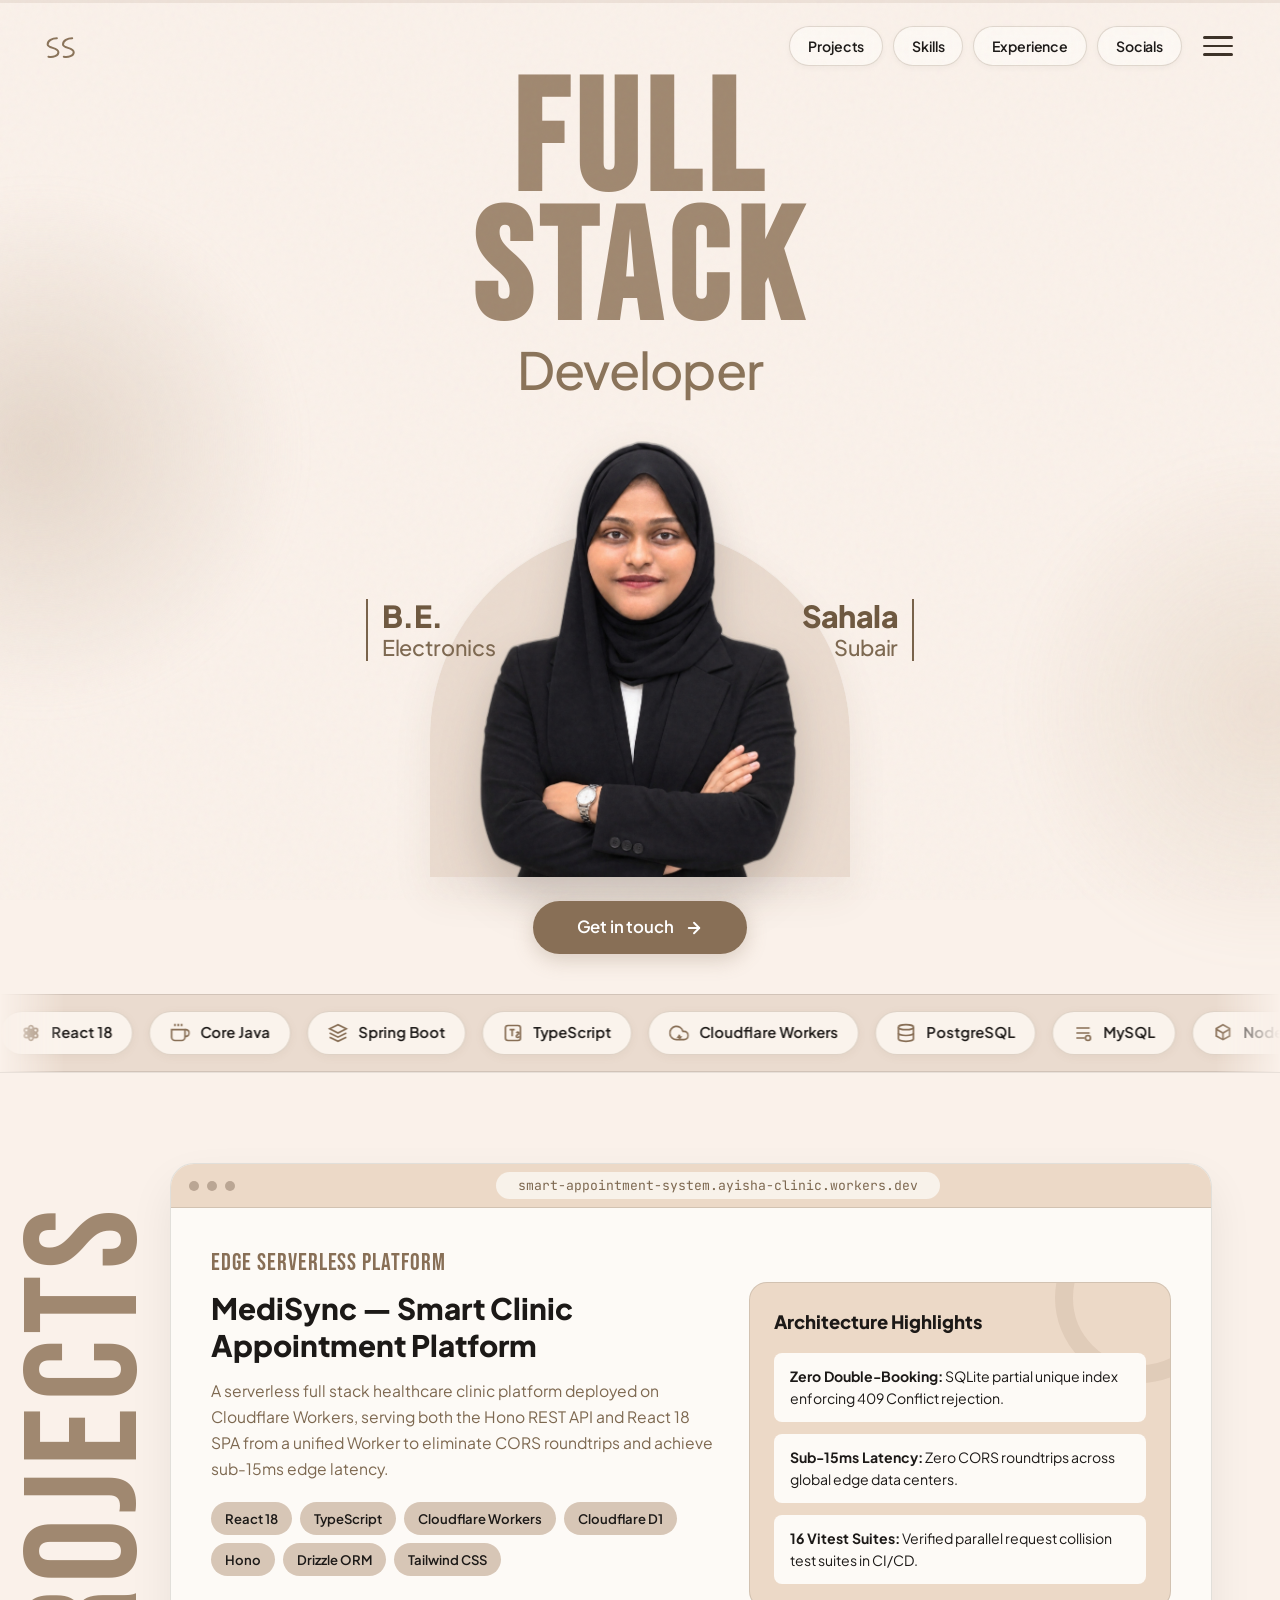
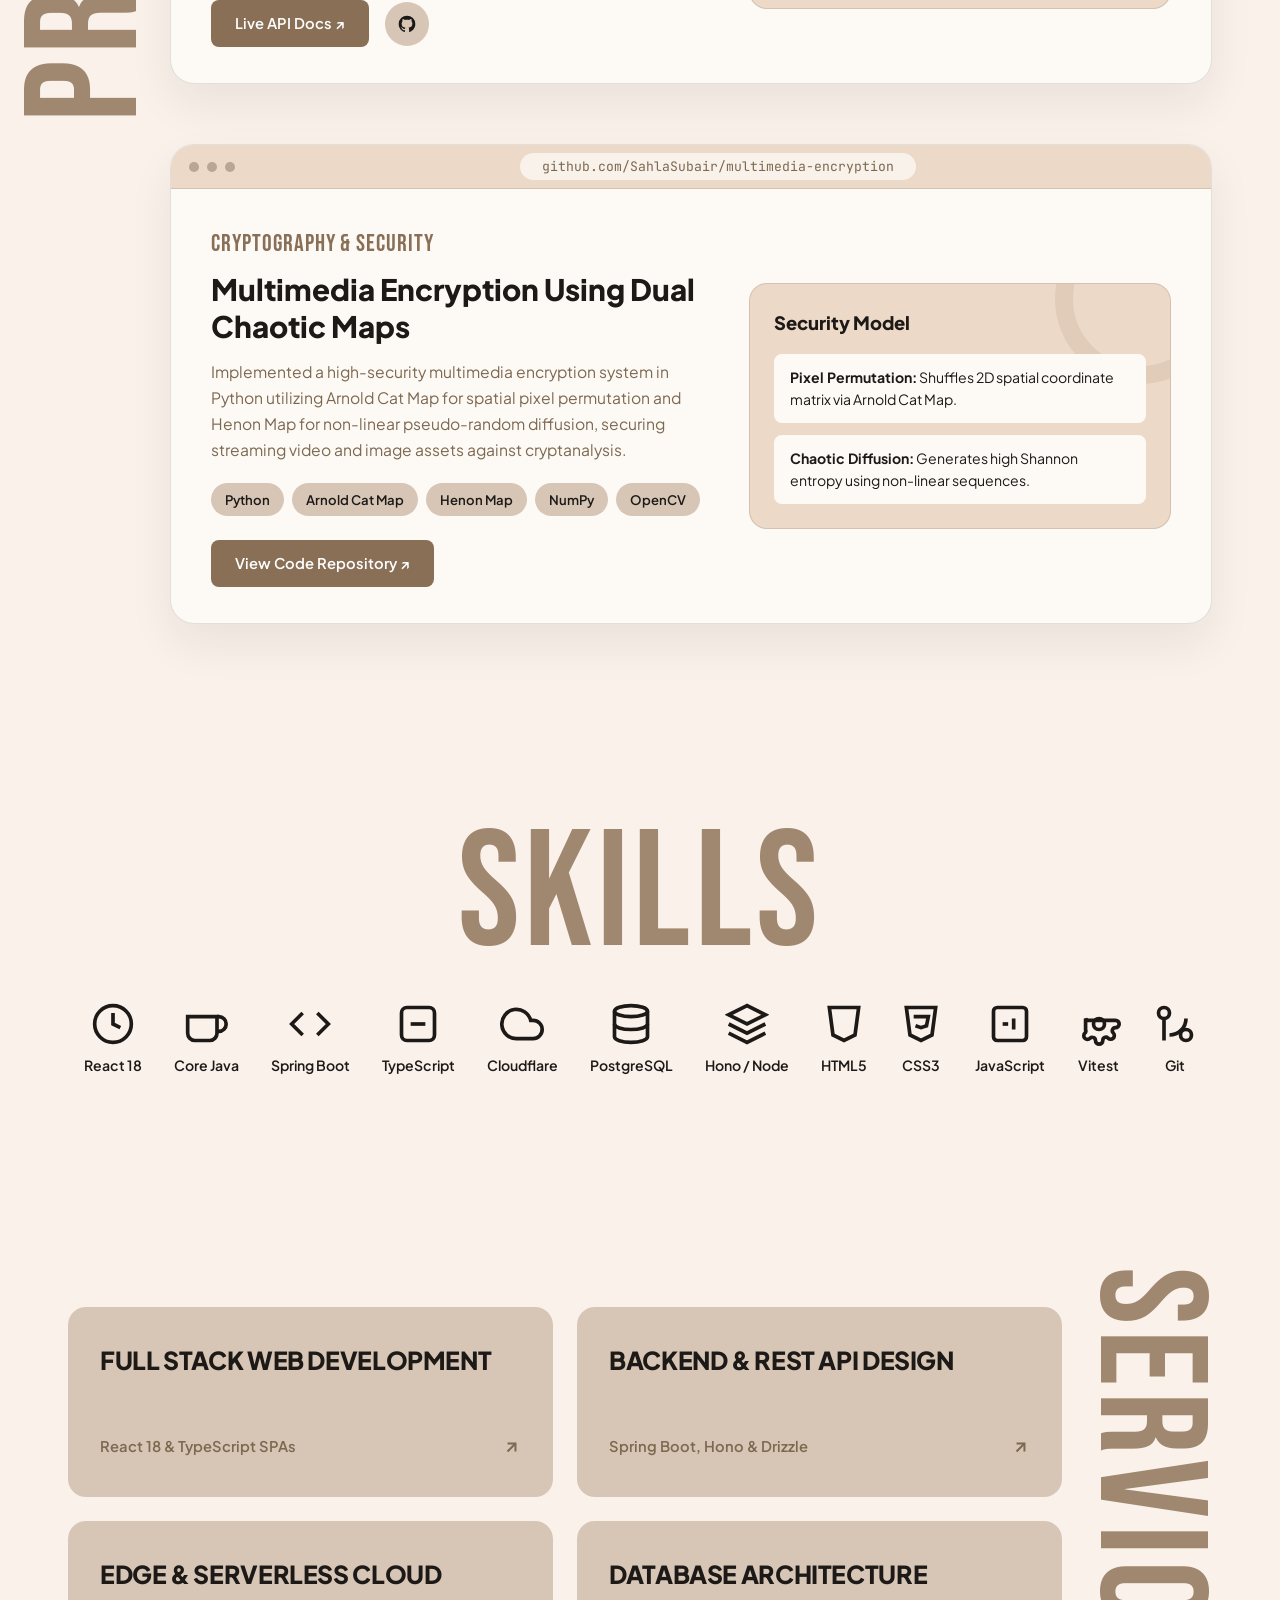
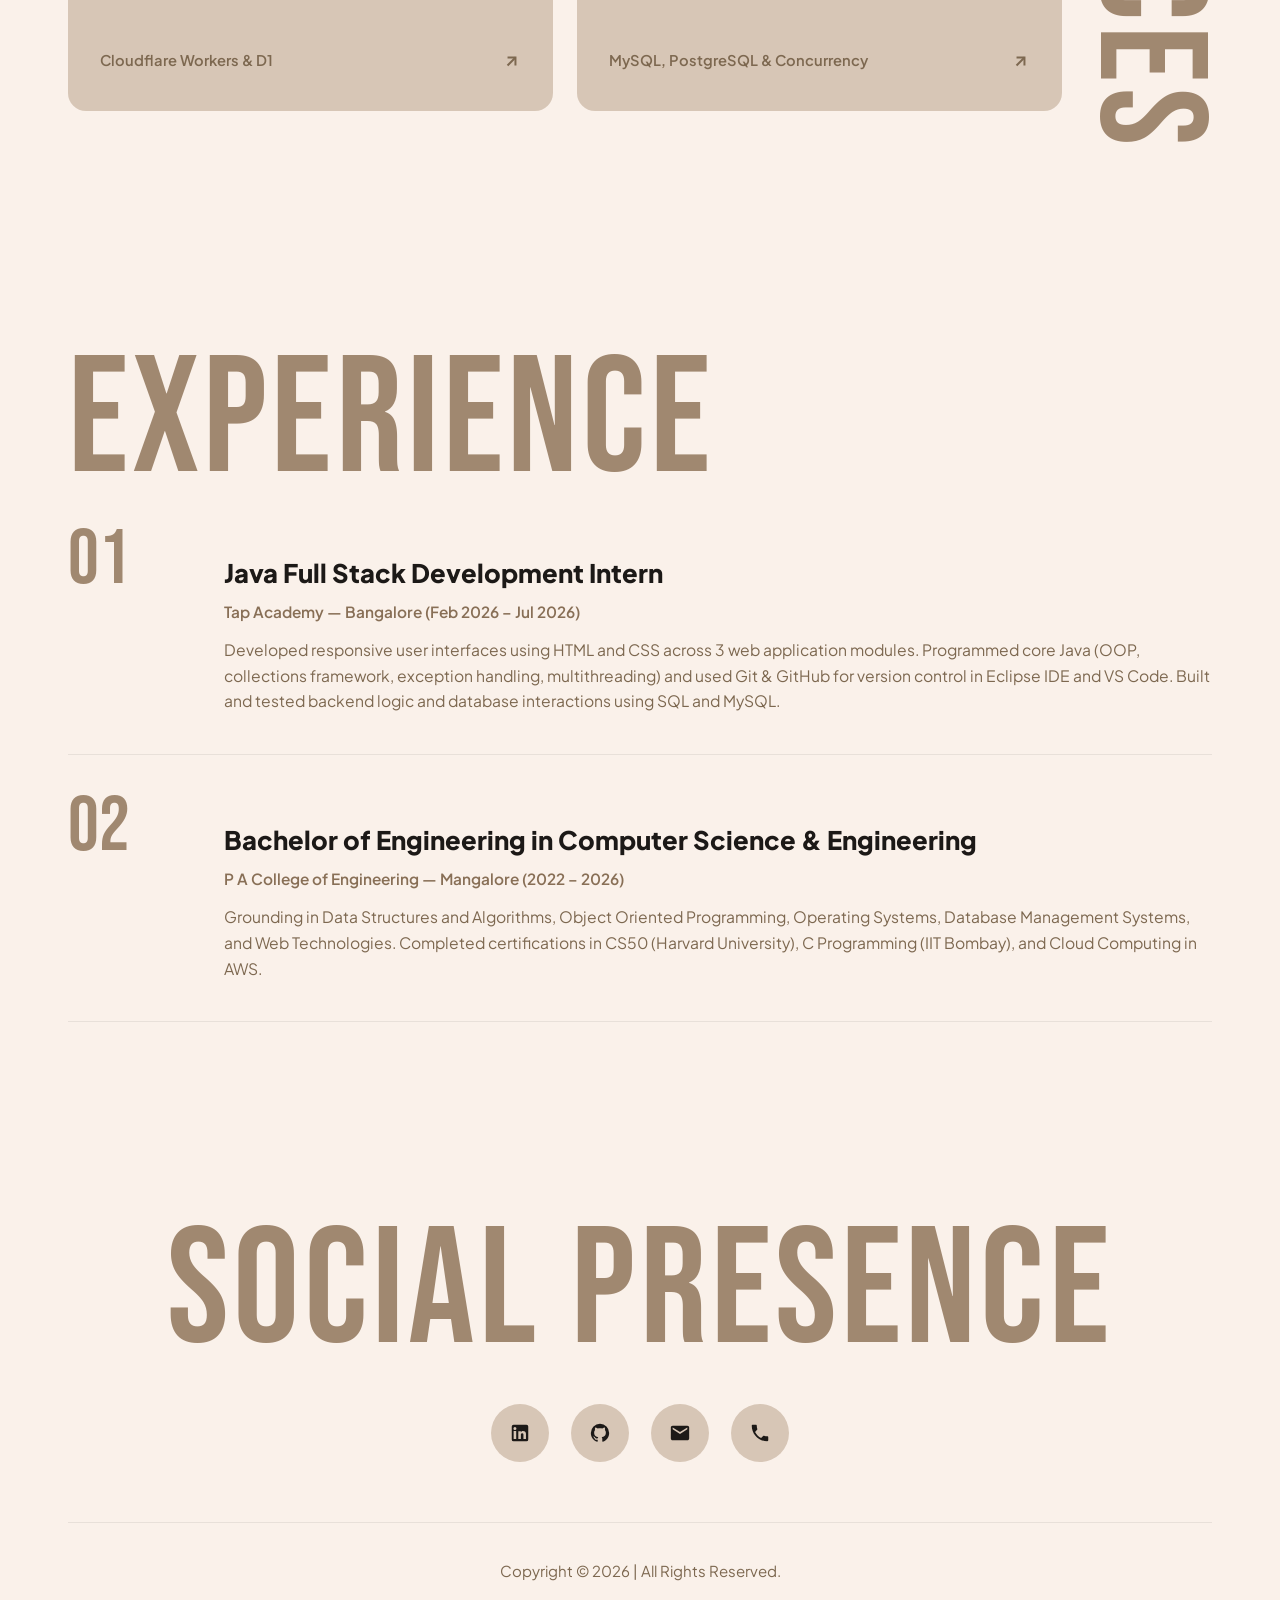
==== commit 7882cb06: "Restore mobile hero identity labels" ====
--- a/index.html
+++ b/index.html
@@ -1435,10 +1435,10 @@
         <!-- Arch backdrop shape behind shoulders -->
         <div class="arch-backdrop-shape"></div>
 
-        <!-- Left Callout: | B.E. Computer Science -->
+        <!-- Left Callout: Sahala's degree -->
         <div class="side-callout-left">
           <span class="callout-bold-text">B.E.</span>
-          <span class="callout-light-text">Computer<br>Science</span>
+          <span class="callout-light-text">Electronics</span>
         </div>
 
         <!-- Center Cutout Photo of Sahala Subair -->
--- a/responsive.css
+++ b/responsive.css
@@ -420,6 +420,15 @@
   .side-callout-left,
   .side-callout-right {
     top: 46%;
+    z-index: 4;
+    display: flex;
+    min-width: 0;
+    padding-top: 7px;
+    padding-bottom: 7px;
+    border-radius: 10px;
+    background: rgba(250, 241, 234, .76);
+    box-shadow: 0 8px 18px rgba(67, 48, 31, .08);
+    backdrop-filter: blur(5px);
   }
 
   .bottom-cta-container,
@@ -527,7 +536,27 @@
 
   .side-callout-left,
   .side-callout-right {
-    display: none;
+    top: 52%;
+    display: flex;
+    padding: 6px 8px;
+    gap: 1px;
+  }
+
+  .side-callout-left {
+    left: -2px;
+  }
+
+  .side-callout-right {
+    right: -2px;
+  }
+
+  .callout-bold-text {
+    font-size: 1rem;
+  }
+
+  .callout-light-text {
+    font-size: .68rem;
+    line-height: 1.2;
   }
 
   .browser-header-bar,
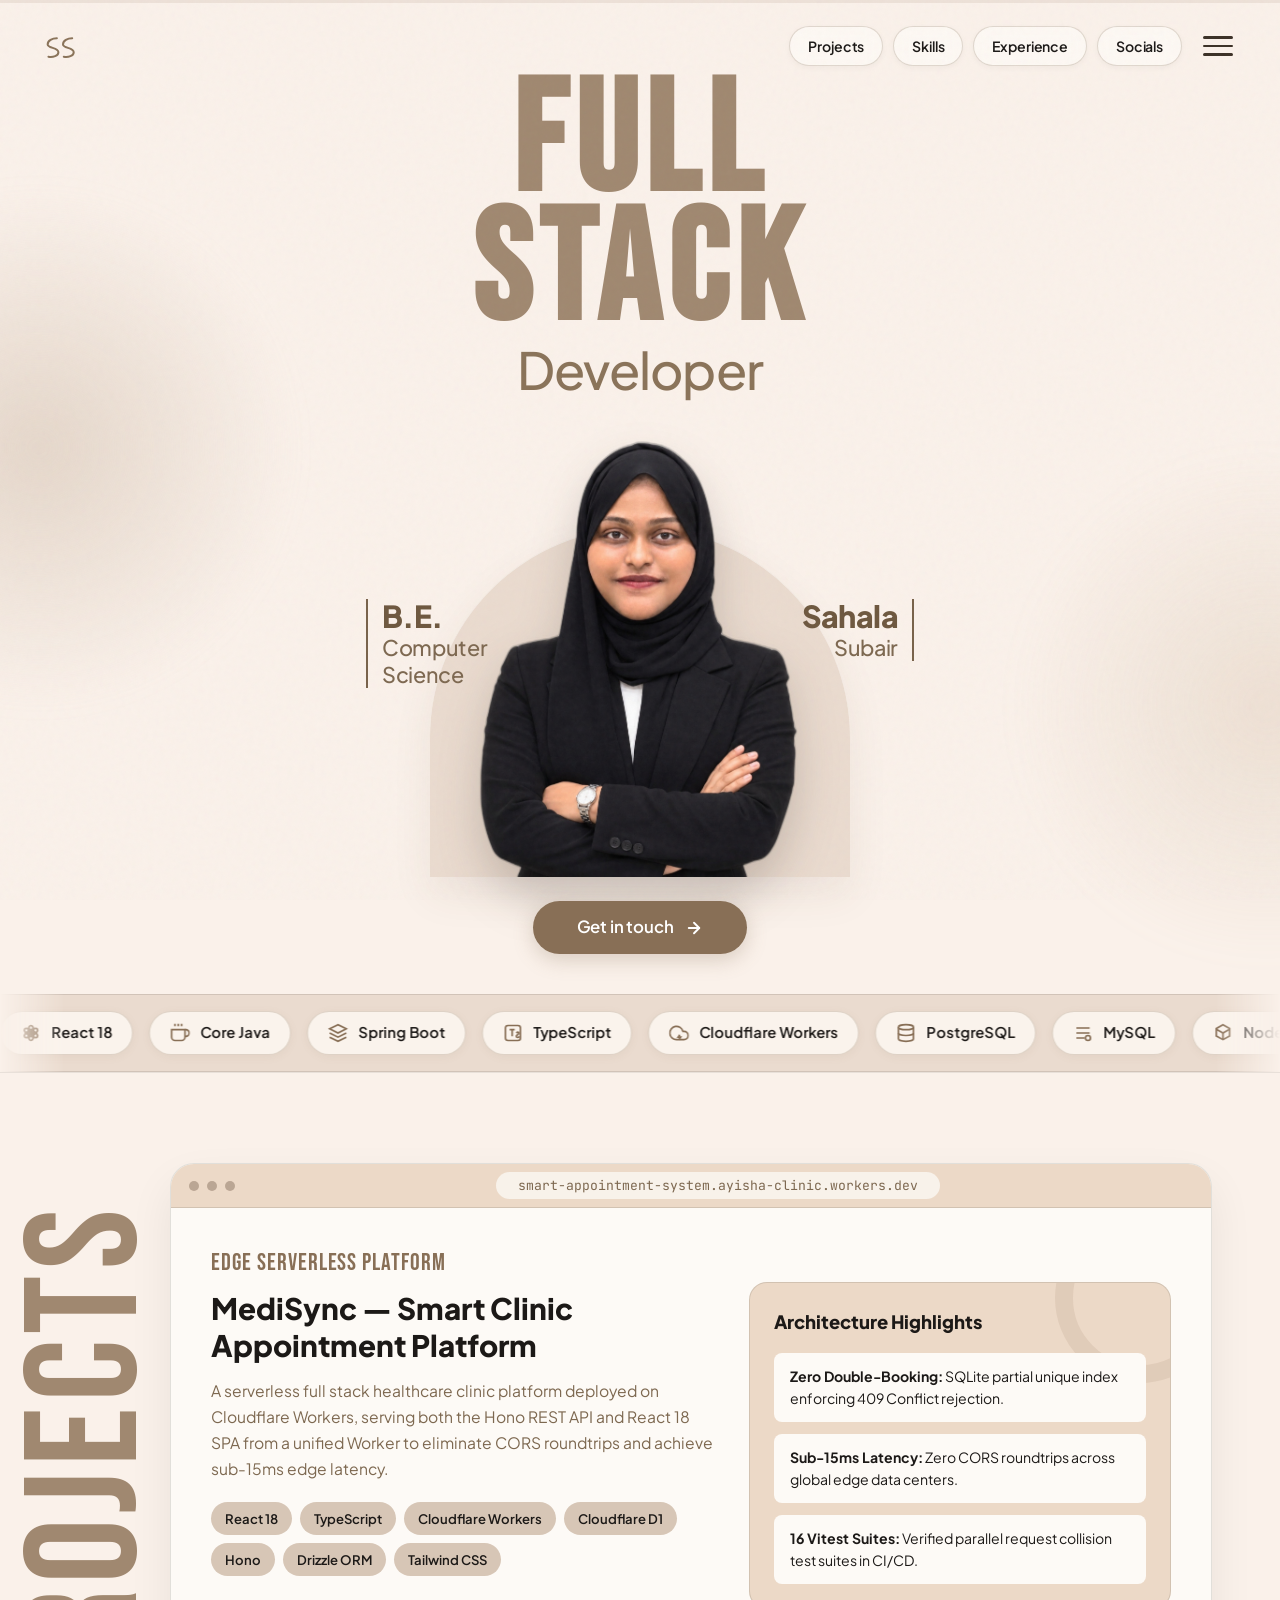
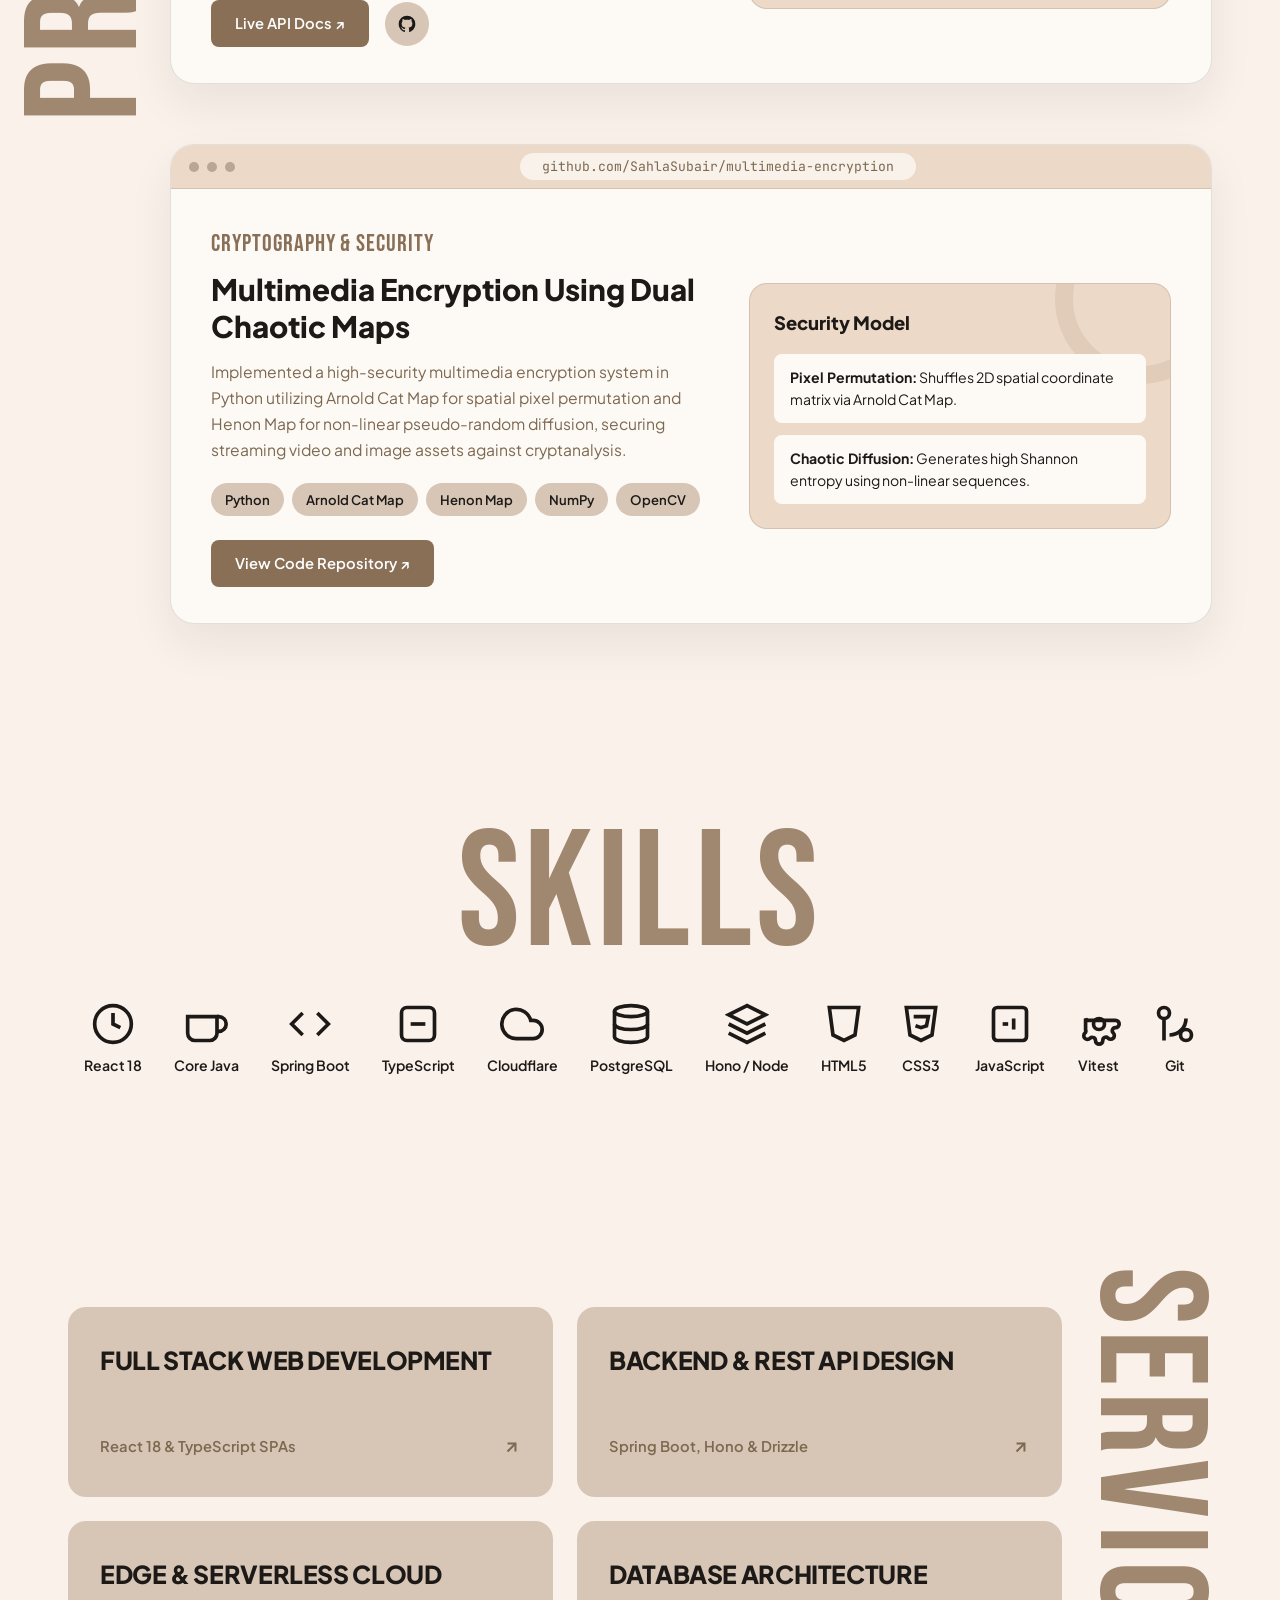
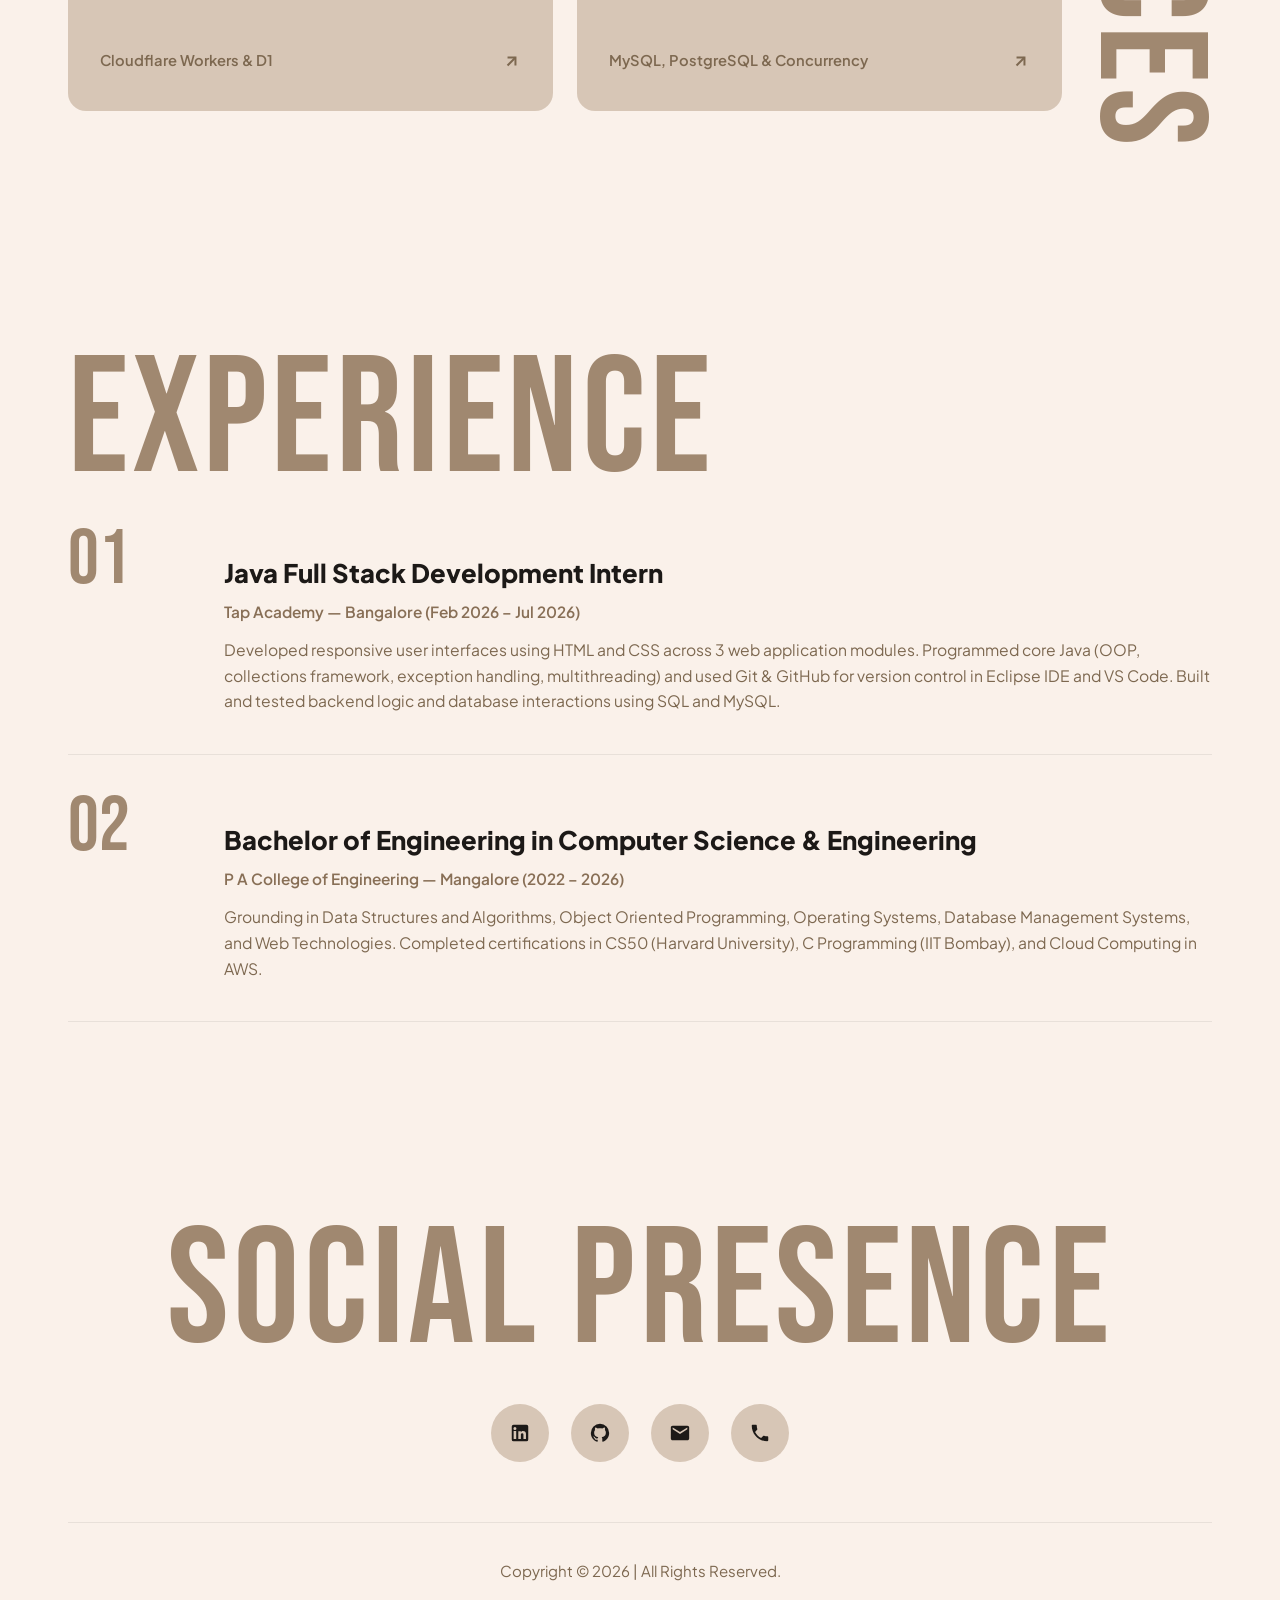
==== commit c7cce819: "Correct Sahala degree callout" ====
--- a/index.html
+++ b/index.html
@@ -1438,7 +1438,7 @@
         <!-- Left Callout: Sahala's degree -->
         <div class="side-callout-left">
           <span class="callout-bold-text">B.E.</span>
-          <span class="callout-light-text">Electronics</span>
+          <span class="callout-light-text">Computer<br>Science</span>
         </div>
 
         <!-- Center Cutout Photo of Sahala Subair -->
--- a/responsive.css
+++ b/responsive.css
@@ -419,16 +419,16 @@
 
   .side-callout-left,
   .side-callout-right {
-    top: 46%;
+    top: 24%;
     z-index: 4;
-    display: flex;
+    display: block;
     min-width: 0;
-    padding-top: 7px;
-    padding-bottom: 7px;
-    border-radius: 10px;
-    background: rgba(250, 241, 234, .76);
-    box-shadow: 0 8px 18px rgba(67, 48, 31, .08);
-    backdrop-filter: blur(5px);
+    padding-top: 0;
+    padding-bottom: 0;
+    border-radius: 0;
+    background: transparent;
+    box-shadow: none;
+    backdrop-filter: none;
   }
 
   .bottom-cta-container,
@@ -536,26 +536,28 @@
 
   .side-callout-left,
   .side-callout-right {
-    top: 52%;
-    display: flex;
-    padding: 6px 8px;
-    gap: 1px;
+    top: 24%;
+    display: block;
+    padding-top: 0;
+    padding-bottom: 0;
   }
 
   .side-callout-left {
-    left: -2px;
+    left: 2px;
+    padding-left: 7px;
   }
 
   .side-callout-right {
-    right: -2px;
+    right: 2px;
+    padding-right: 7px;
   }
 
   .callout-bold-text {
-    font-size: 1rem;
+    font-size: .95rem;
   }
 
   .callout-light-text {
-    font-size: .68rem;
+    font-size: .7rem;
     line-height: 1.2;
   }
 
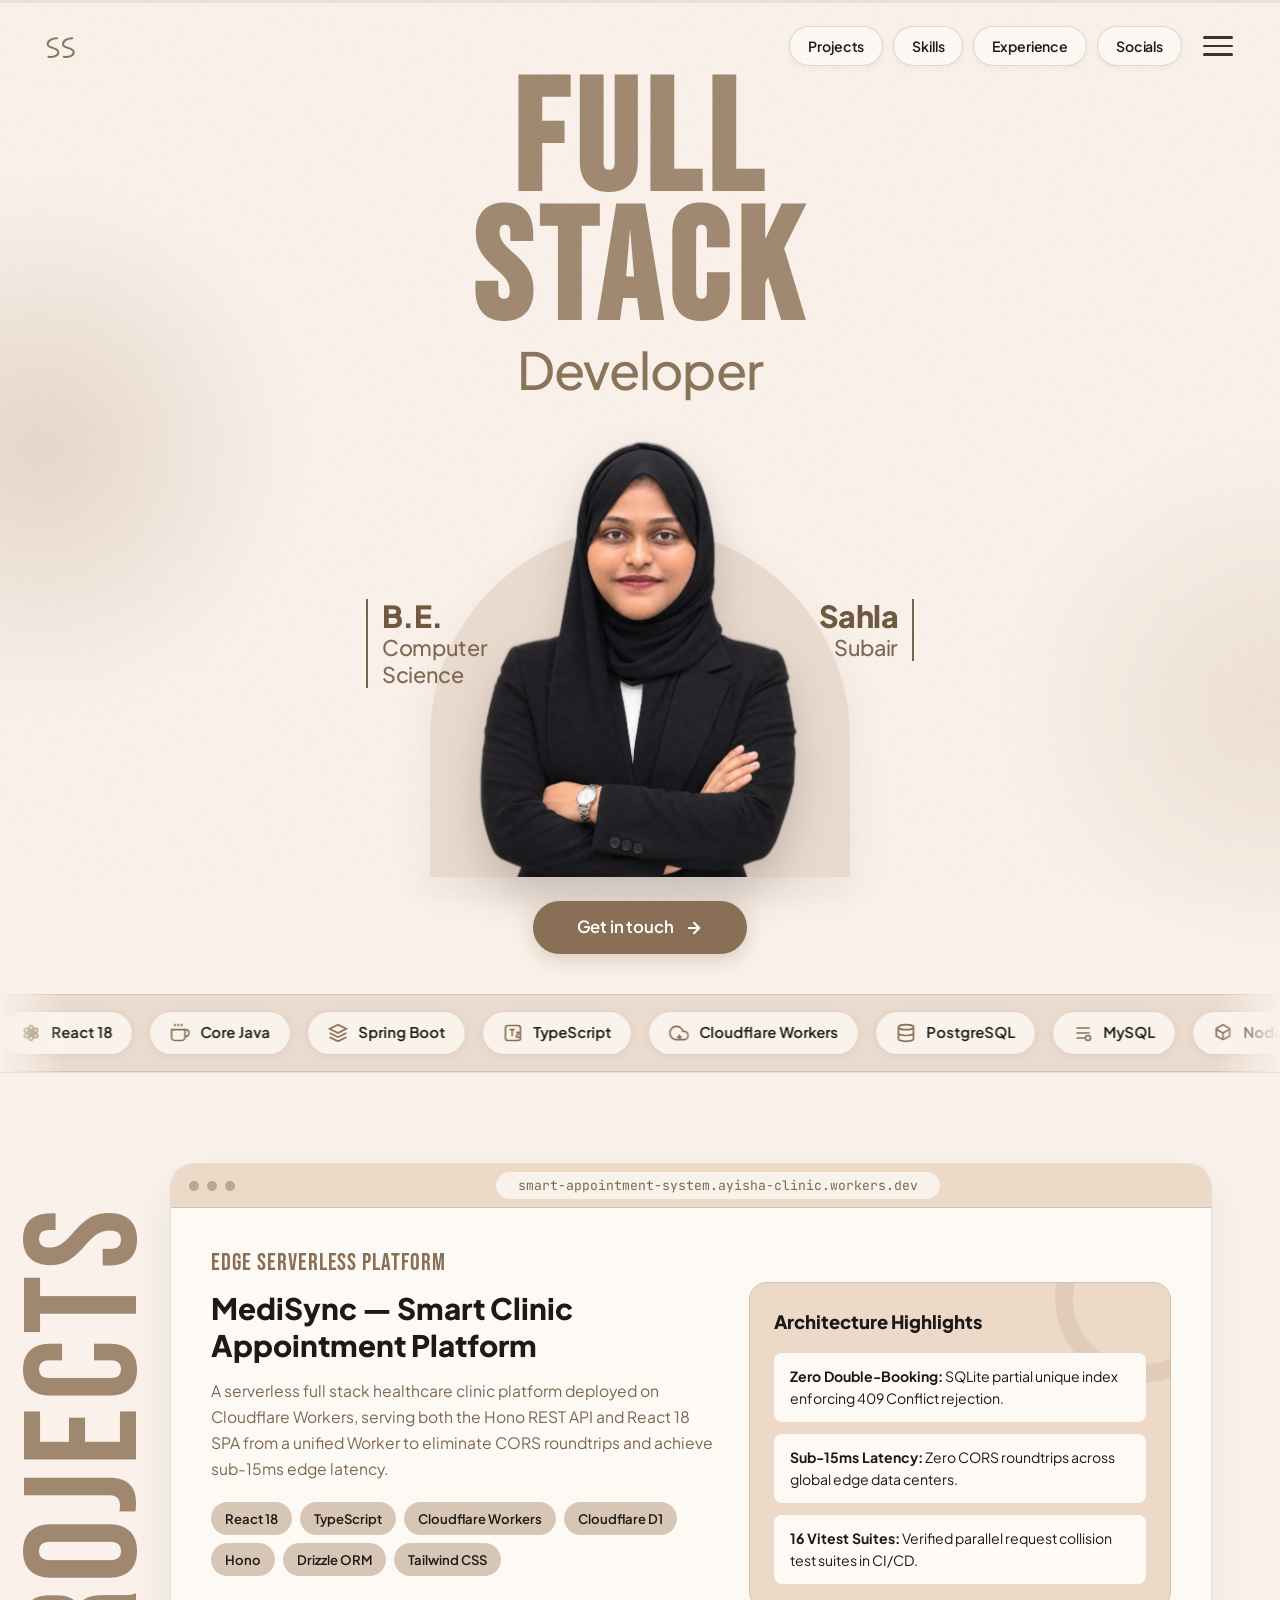
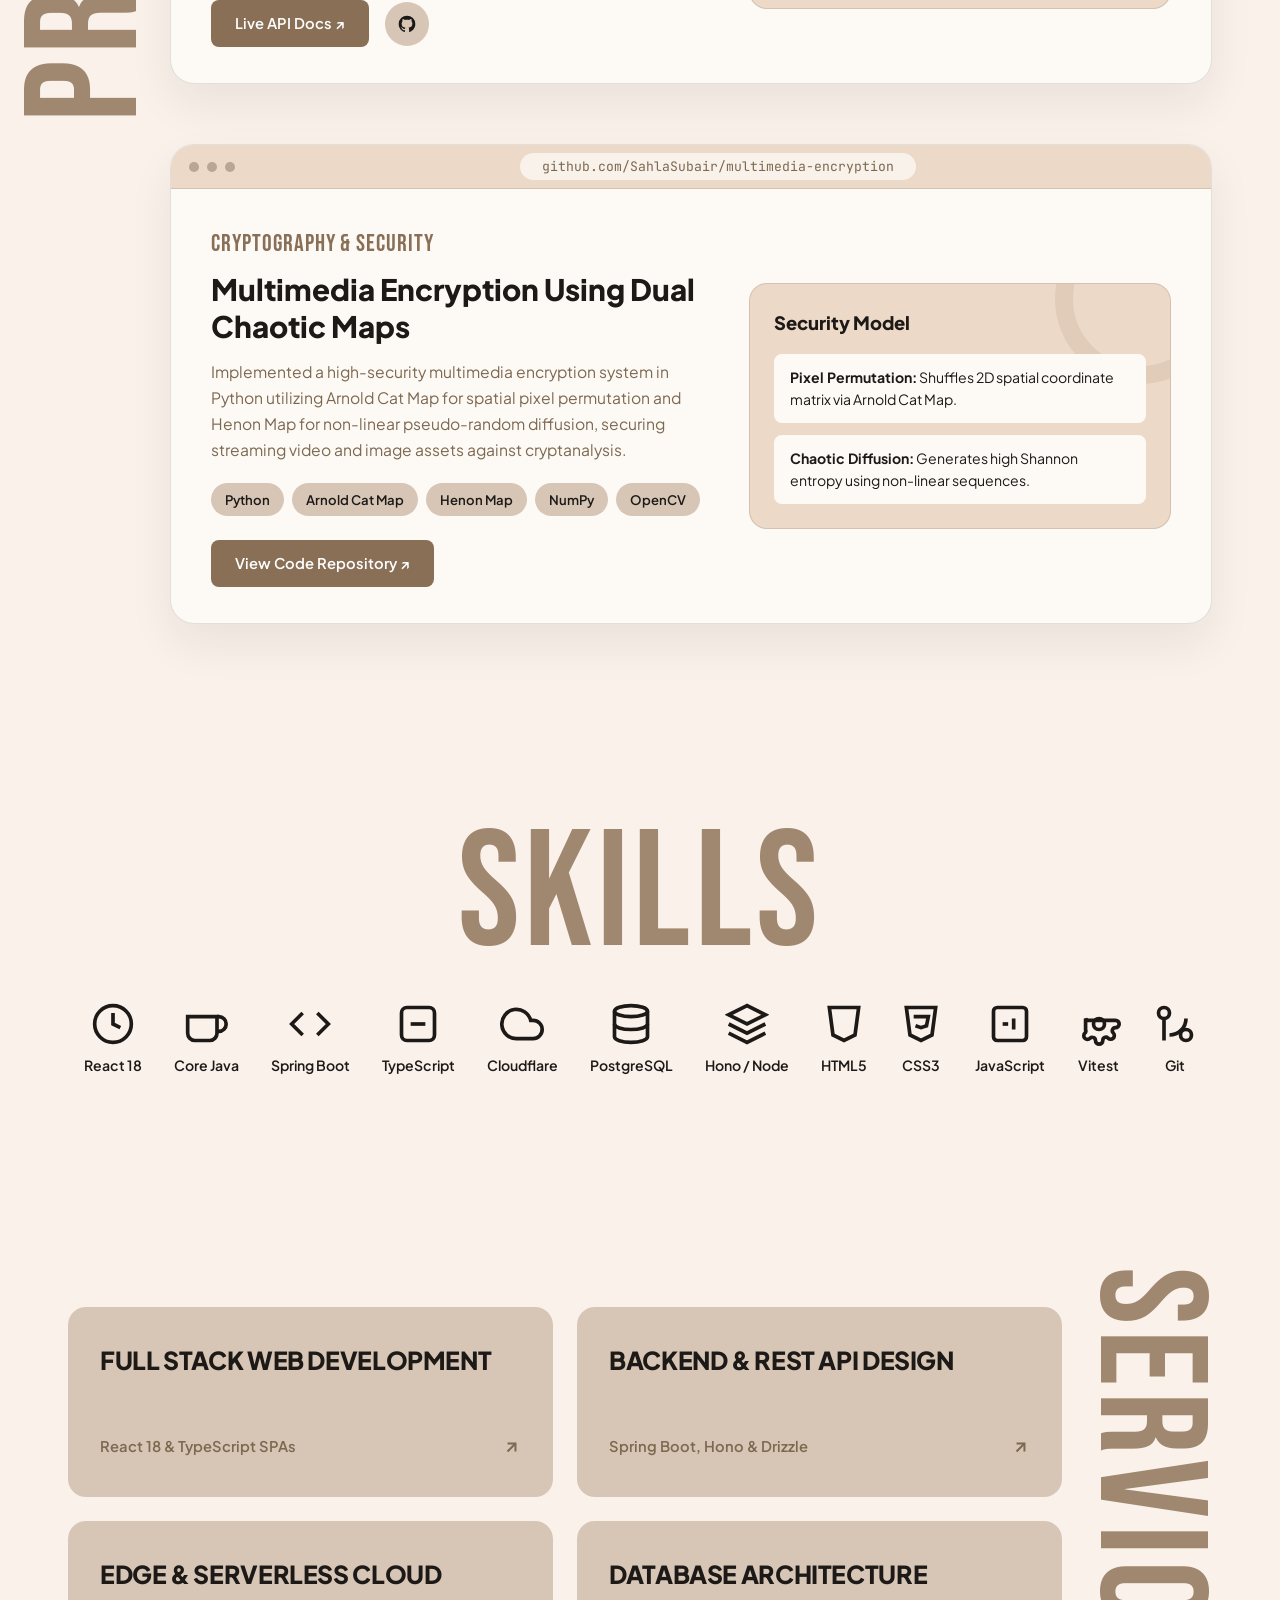
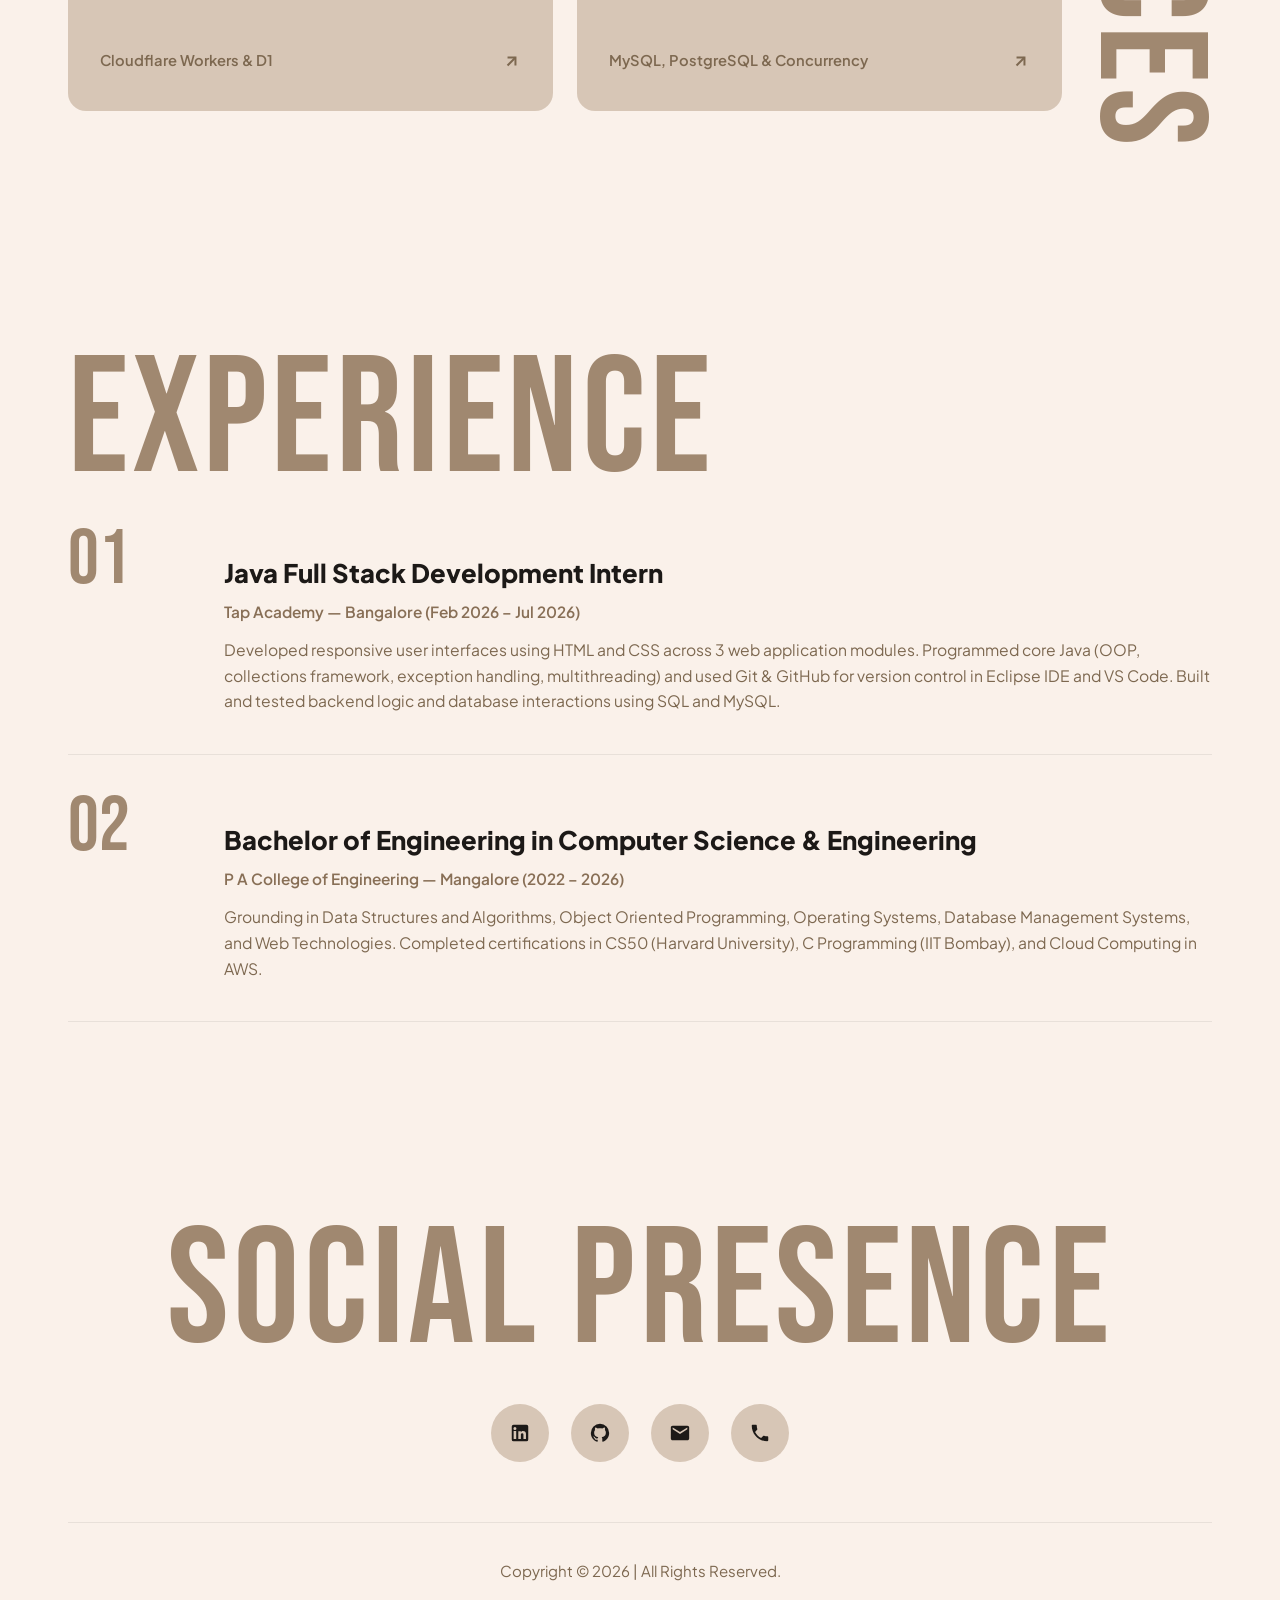
==== commit c91c6027: "Correct portfolio name to Sahla Subair" ====
--- a/index.html
+++ b/index.html
@@ -3,8 +3,8 @@
 <head>
   <meta charset="UTF-8">
   <meta name="viewport" content="width=device-width, initial-scale=1.0">
-  <title>Sahala Subair — Full Stack Developer (Java, React, TypeScript)</title>
-  <meta name="description" content="Portfolio of Sahala Subair — Full Stack Developer specializing in Java, Spring Boot, React 18, TypeScript, and serverless Cloudflare Workers.">
+  <title>Sahla Subair — Full Stack Developer (Java, React, TypeScript)</title>
+  <meta name="description" content="Portfolio of Sahla Subair — Full Stack Developer specializing in Java, Spring Boot, React 18, TypeScript, and serverless Cloudflare Workers.">
   
   <!-- Google Fonts: Bebas Neue, Plus Jakarta Sans, JetBrains Mono -->
   <link rel="preconnect" href="https://fonts.googleapis.com">
@@ -399,7 +399,7 @@
       margin-top: 2px;
     }
 
-    /* 4. Right Callout: Sahala | / Subair */
+    /* 4. Right Callout: Sahla | / Subair */
     .side-callout-right {
       position: absolute;
       right: -4px;
@@ -1369,7 +1369,7 @@
   <header class="site-header" id="siteHeader">
     <div class="header-flex">
       <!-- Monogram Logo Mark matching "dp" style -->
-      <a href="#home" class="brand-monogram" aria-label="Sahala Subair Home">
+      <a href="#home" class="brand-monogram" aria-label="Sahla Subair Home">
         <svg viewBox="0 0 60 40" width="46" height="34" fill="none" stroke="currentColor" stroke-width="2.6" stroke-linecap="round" stroke-linejoin="round">
           <path d="M22 10 C16 10, 10 13, 10 18 C10 23, 24 22, 24 28 C24 33, 17 35, 11 34" />
           <path d="M42 10 C36 10, 30 13, 30 18 C30 23, 44 22, 44 28 C44 33, 37 35, 31 34" />
@@ -1419,7 +1419,7 @@
     </div>
   </div>
 
-  <!-- Hero Section: reference-inspired layout, tailored to Sahala's full-stack profile -->
+  <!-- Hero Section: reference-inspired layout, tailored to Sahla's full-stack profile -->
   <section class="front-page-hero" id="home">
     <div class="front-hero-stage">
       
@@ -1435,18 +1435,18 @@
         <!-- Arch backdrop shape behind shoulders -->
         <div class="arch-backdrop-shape"></div>
 
-        <!-- Left Callout: Sahala's degree -->
+        <!-- Left Callout: Sahla's degree -->
         <div class="side-callout-left">
           <span class="callout-bold-text">B.E.</span>
           <span class="callout-light-text">Computer<br>Science</span>
         </div>
 
-        <!-- Center Cutout Photo of Sahala Subair -->
-        <img id="heroPortraitImg" src="assets/sahala-portrait.png" alt="Sahala Subair - Full Stack Developer" class="portrait-cutout-img">
-
-        <!-- Right Callout: Sahala Subair | -->
+        <!-- Center Cutout Photo of Sahla Subair -->
+        <img id="heroPortraitImg" src="assets/sahala-portrait.png" alt="Sahla Subair - Full Stack Developer" class="portrait-cutout-img">
+
+        <!-- Right Callout: Sahla Subair | -->
         <div class="side-callout-right">
-          <span class="callout-bold-text">Sahala</span>
+          <span class="callout-bold-text">Sahla</span>
           <span class="callout-light-text">Subair</span>
         </div>
       </div>
@@ -1914,7 +1914,7 @@
         </a>
 
         <!-- Email -->
-        <a href="mailto:sahlasubair02@gmail.com" class="social-icon-circle" aria-label="Email Sahala">
+        <a href="mailto:sahlasubair02@gmail.com" class="social-icon-circle" aria-label="Email Sahla">
           <svg viewBox="0 0 24 24">
             <path d="M20 4H4c-1.1 0-1.99.9-1.99 2L2 18c0 1.1.9 2 2 2h16c1.1 0 2-.9 2-2V6c0-1.1-.9-2-2-2zm0 4l-8 5-8-5V6l8 5 8-5v2z"/>
           </svg>
@@ -1943,7 +1943,7 @@
       
       <div style="border-bottom: 1px solid var(--border-card); padding-bottom: 18px; margin-bottom: 22px;">
         <span style="font-family: var(--font-watermark); font-size: 1.3rem; color: var(--btn-mocha); letter-spacing: 0.04em;">CURRICULUM VITAE</span>
-        <h2 style="font-size: 2.2rem; font-weight: 800; color: var(--text-dark); margin-top: 4px;">Sahala Subair</h2>
+        <h2 style="font-size: 2.2rem; font-weight: 800; color: var(--text-dark); margin-top: 4px;">Sahla Subair</h2>
         <p style="color: var(--btn-mocha-hover); font-weight: 600;">Full Stack Developer (Java, React, TypeScript)</p>
         <p style="font-size: 0.9rem; color: var(--text-muted); margin-top: 4px;">Dubai, UAE | +971 50 627 0402 | sahlasubair02@gmail.com</p>
       </div>
@@ -1974,7 +1974,7 @@
 
         <div style="display: flex; gap: 14px; margin-top: 14px;">
           <a href="mailto:sahlasubair02@gmail.com" class="btn-pill-get-in-touch" style="flex: 1; text-align: center; justify-content: center; padding: 12px 20px;">
-            Contact Sahala
+            Contact Sahla
           </a>
           <button class="btn-open-project" onclick="window.print()" style="flex: 1; justify-content: center; background: var(--bg-card); color: var(--text-dark); cursor: pointer; border-radius: var(--radius-pill); font-weight: 600; padding: 12px 20px; border: none;">
             Print / Save PDF
@@ -2005,12 +2005,12 @@
       <h4 style="font-size: 1.05rem; font-weight: 700; color: var(--text-dark); margin-bottom: 10px;">Hero Portrait:</h4>
       <div class="swap-options-grid">
         <div class="swap-option-card selected" data-src="assets/sahala-portrait.png">
-          <img src="assets/sahala-portrait.png" alt="Sahala Cutout Transparent">
+          <img src="assets/sahala-portrait.png" alt="Sahla Cutout Transparent">
           <div class="swap-option-title">Transparent Cutout</div>
           <span style="font-size: 0.82rem; color: var(--text-muted);">Exact Dribbble arch staging</span>
         </div>
         <div class="swap-option-card" data-src="assets/sahala-original.jpg">
-          <img src="assets/sahala-original.jpg" alt="Sahala Original Photo">
+          <img src="assets/sahala-original.jpg" alt="Sahla Original Photo">
           <div class="swap-option-title">Original Photo</div>
           <span style="font-size: 0.82rem; color: var(--text-muted);">Original headshot background</span>
         </div>
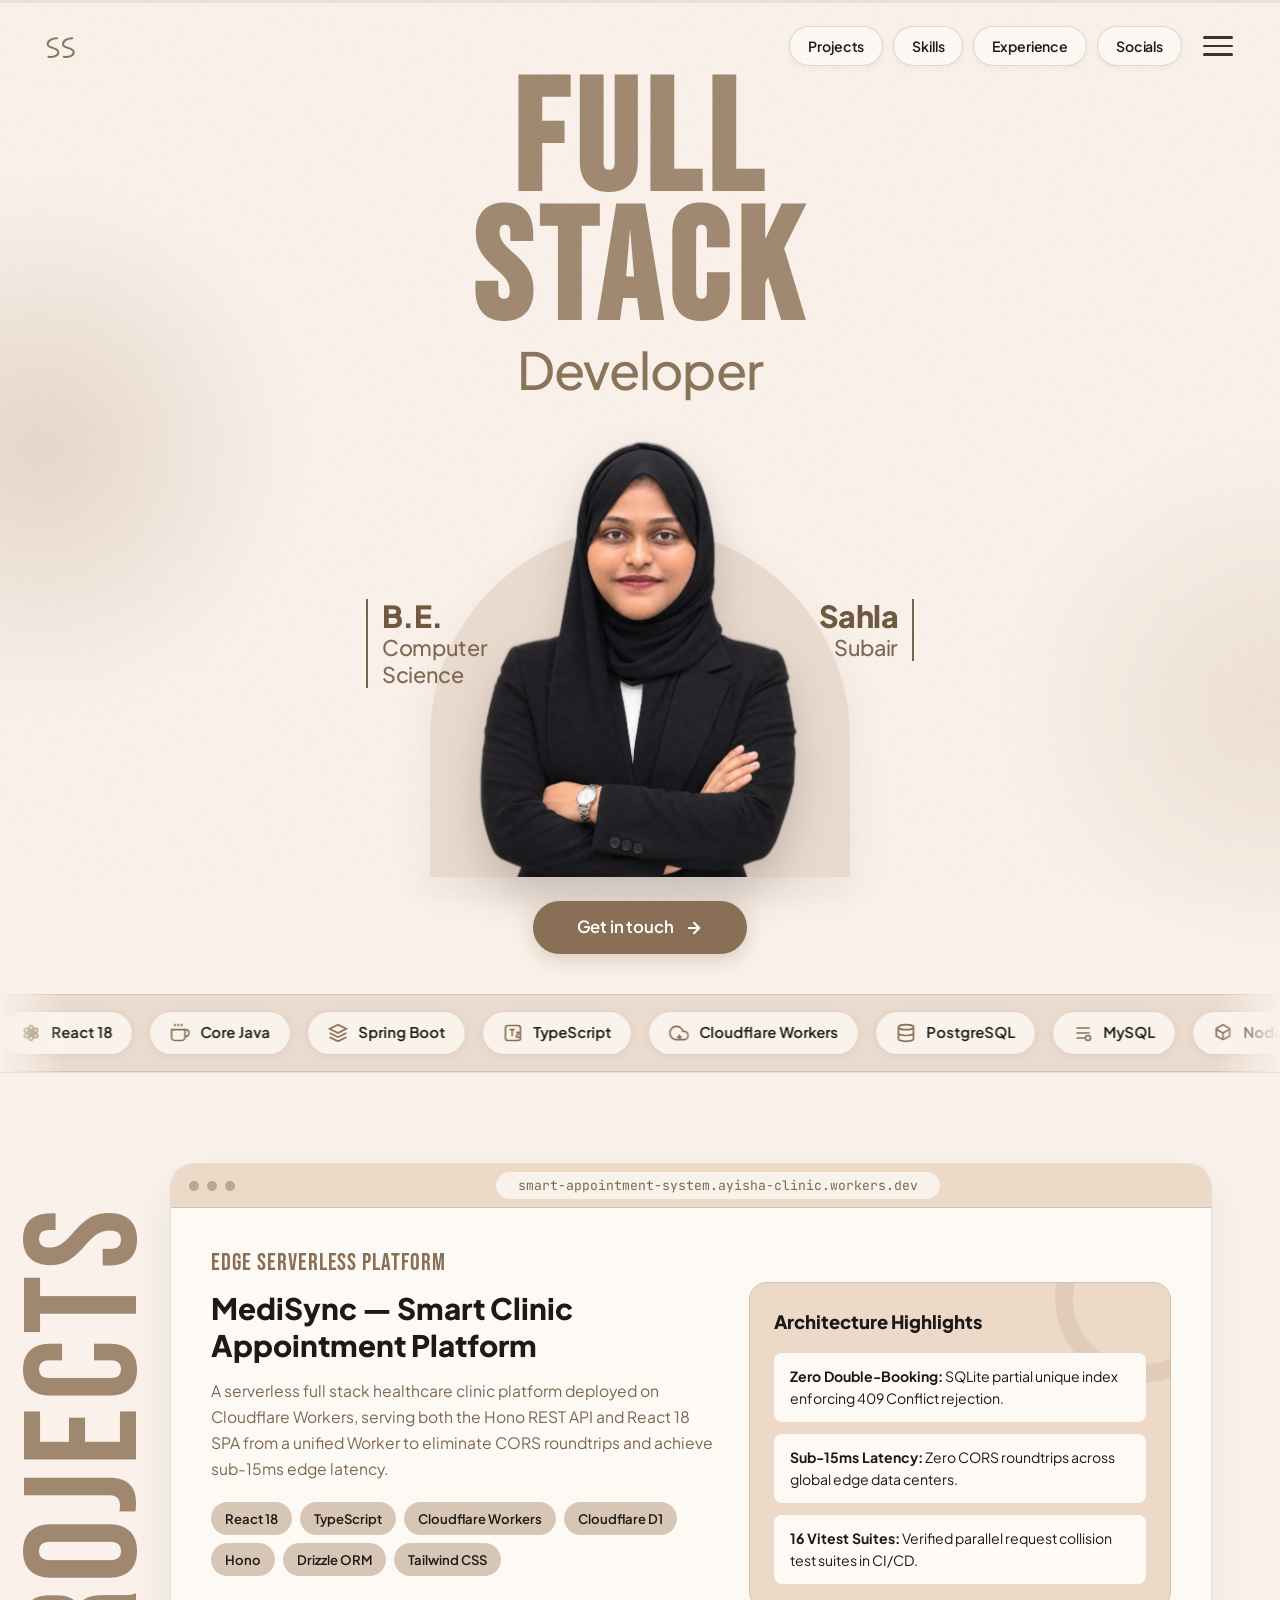
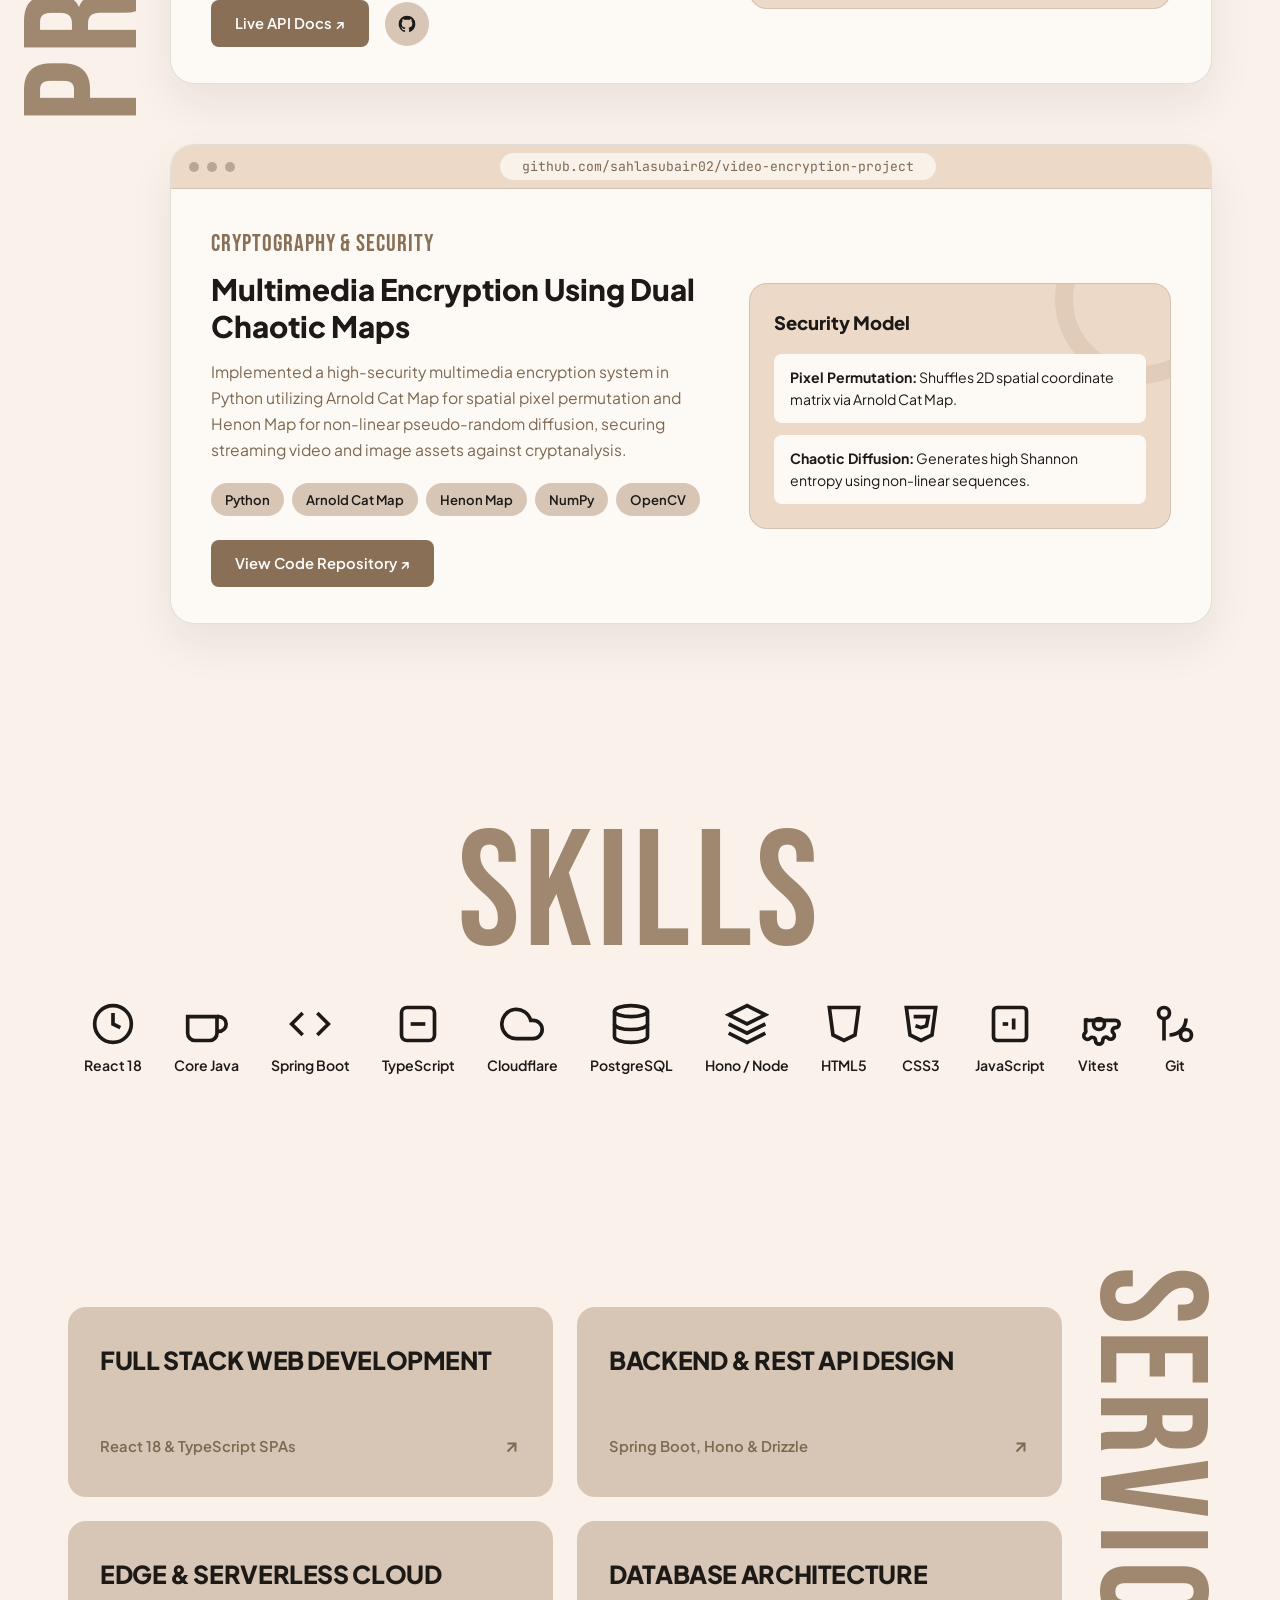
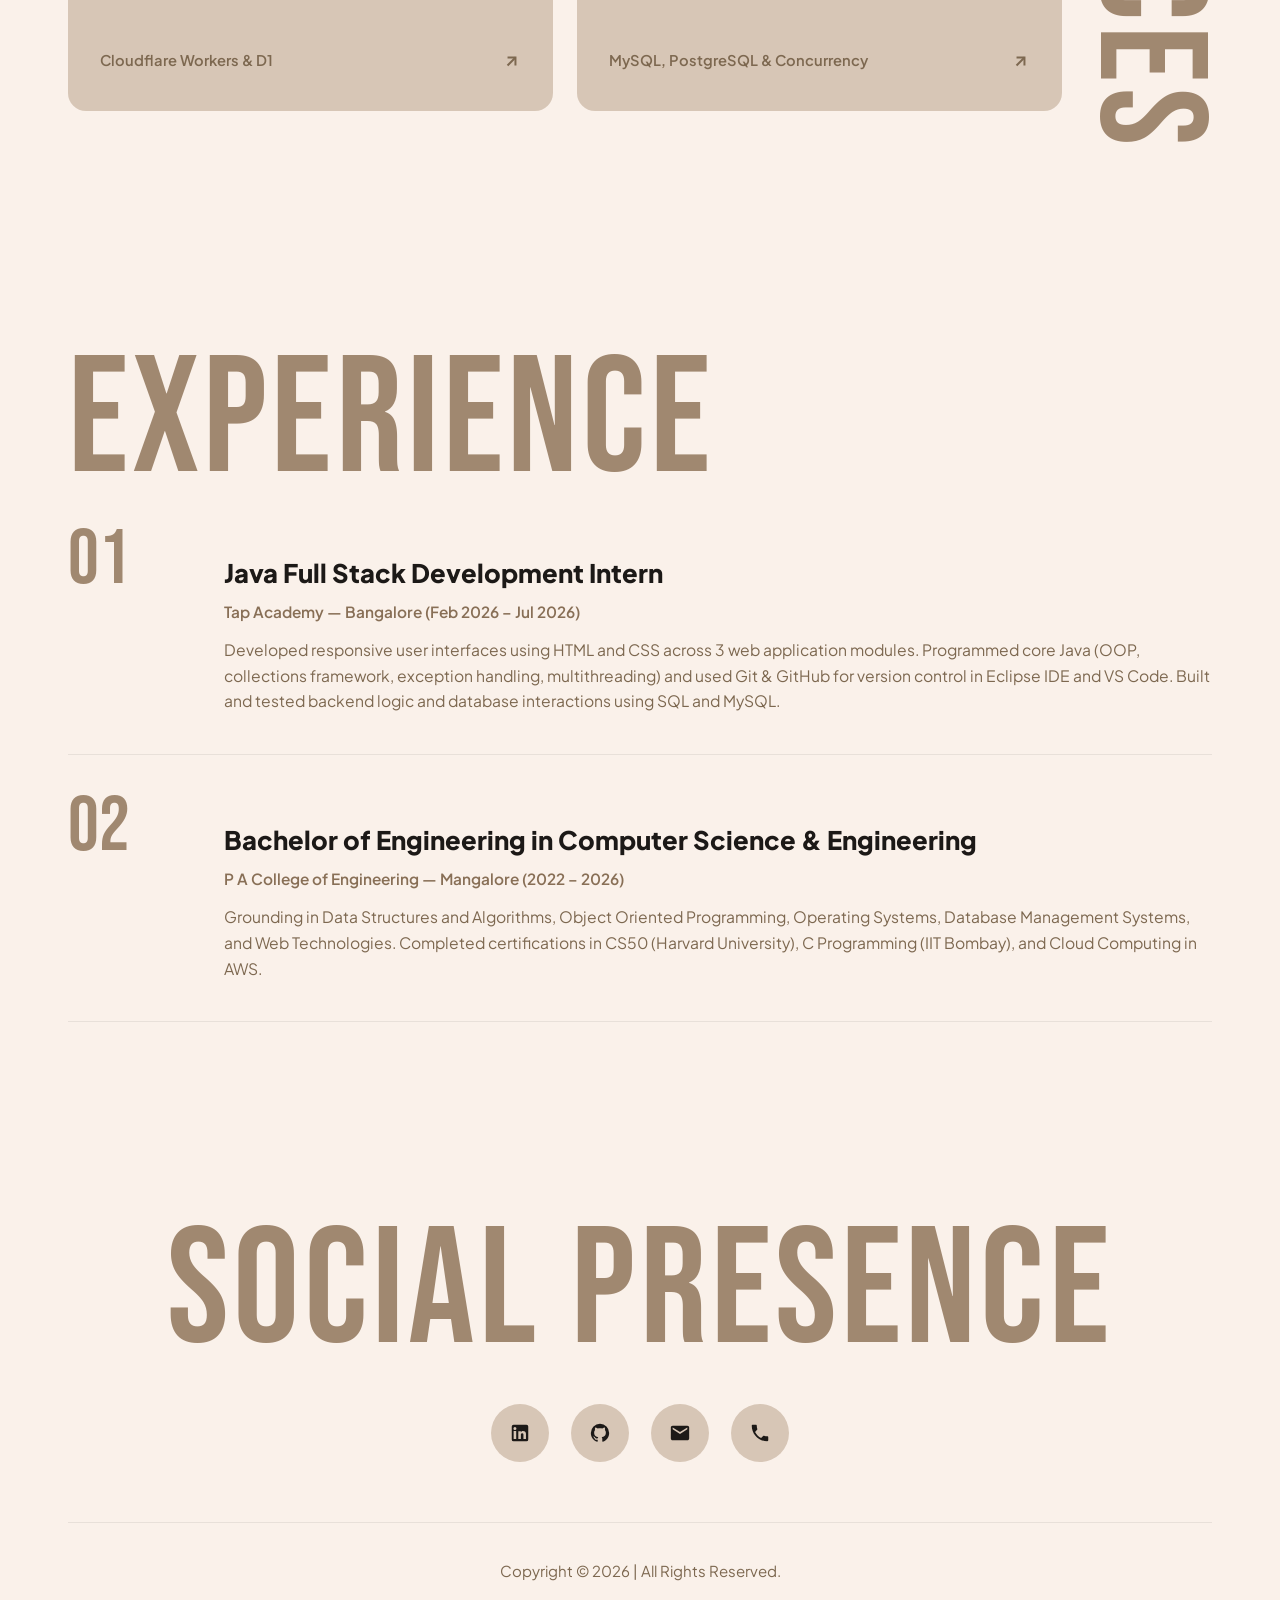
==== commit 402c765b: "Link portfolio projects to Sahla GitHub" ====
--- a/index.html
+++ b/index.html
@@ -1646,7 +1646,7 @@
                 <a href="https://smart-appointment-system.ayisha-clinic.workers.dev/docs#description/introduction" target="_blank" rel="noopener noreferrer" class="btn-open-project">
                   Live API Docs ↗
                 </a>
-                <a href="https://github.com/SahlaSubair" target="_blank" rel="noopener noreferrer" class="btn-github-circle" aria-label="GitHub Repository">
+                <a href="https://github.com/sahlasubair02" target="_blank" rel="noopener noreferrer" class="btn-github-circle" aria-label="Sahla Subair's GitHub profile">
                   <svg viewBox="0 0 24 24">
                     <path d="M12 2A10 10 0 0 0 2 12c0 4.42 2.87 8.17 6.84 9.5.5.08.66-.23.66-.5v-1.69c-2.77.6-3.36-1.34-3.36-1.34-.46-1.16-1.11-1.47-1.11-1.47-.91-.62.07-.6.07-.6 1 .07 1.53 1.03 1.53 1.03.87 1.52 2.34 1.07 2.91.83.1-.65.35-1.09.63-1.34-2.22-.25-4.55-1.11-4.55-4.92 0-1.11.38-2 1.03-2.71-.1-.25-.45-1.29.1-2.64 0 0 .84-.27 2.75 1.02.79-.22 1.65-.33 2.5-.33.85 0 1.71.11 2.5.33 1.91-1.29 2.75-1.02 2.75-1.02.55 1.35.2 2.39.1 2.64.65.71 1.03 1.6 1.03 2.71 0 3.82-2.34 4.66-4.57 4.91.36.31.69.92.69 1.85V21c0 .27.16.59.67.5C19.14 20.16 22 16.42 22 12A10 10 0 0 0 12 2z"/>
                   </svg>
@@ -1676,7 +1676,7 @@
             <span class="dot"></span>
             <span class="dot"></span>
             <span class="dot"></span>
-            <span class="browser-address-pill">github.com/SahlaSubair/multimedia-encryption</span>
+            <span class="browser-address-pill">github.com/sahlasubair02/video-encryption-project</span>
           </div>
 
           <div class="browser-card-content">
@@ -1696,7 +1696,7 @@
               </div>
 
               <div class="project-actions-row">
-                <a href="https://github.com/SahlaSubair" target="_blank" rel="noopener noreferrer" class="btn-open-project">
+                <a href="https://github.com/sahlasubair02/video-encryption-project" target="_blank" rel="noopener noreferrer" class="btn-open-project">
                   View Code Repository ↗
                 </a>
               </div>
@@ -1907,7 +1907,7 @@
         </a>
 
         <!-- GitHub -->
-        <a href="https://github.com/SahlaSubair" target="_blank" rel="noopener noreferrer" class="social-icon-circle" aria-label="GitHub">
+        <a href="https://github.com/sahlasubair02" target="_blank" rel="noopener noreferrer" class="social-icon-circle" aria-label="GitHub">
           <svg viewBox="0 0 24 24">
             <path d="M12 2A10 10 0 0 0 2 12c0 4.42 2.87 8.17 6.84 9.5.5.08.66-.23.66-.5v-1.69c-2.77.6-3.36-1.34-3.36-1.34-.46-1.16-1.11-1.47-1.11-1.47-.91-.62.07-.6.07-.6 1 .07 1.53 1.03 1.53 1.03.87 1.52 2.34 1.07 2.91.83.1-.65.35-1.09.63-1.34-2.22-.25-4.55-1.11-4.55-4.92 0-1.11.38-2 1.03-2.71-.1-.25-.45-1.29.1-2.64 0 0 .84-.27 2.75 1.02.79-.22 1.65-.33 2.5-.33.85 0 1.71.11 2.5.33 1.91-1.29 2.75-1.02 2.75-1.02.55 1.35.2 2.39.1 2.64.65.71 1.03 1.6 1.03 2.71 0 3.82-2.34 4.66-4.57 4.91.36.31.69.92.69 1.85V21c0 .27.16.59.67.5C19.14 20.16 22 16.42 22 12A10 10 0 0 0 12 2z"/>
           </svg>
